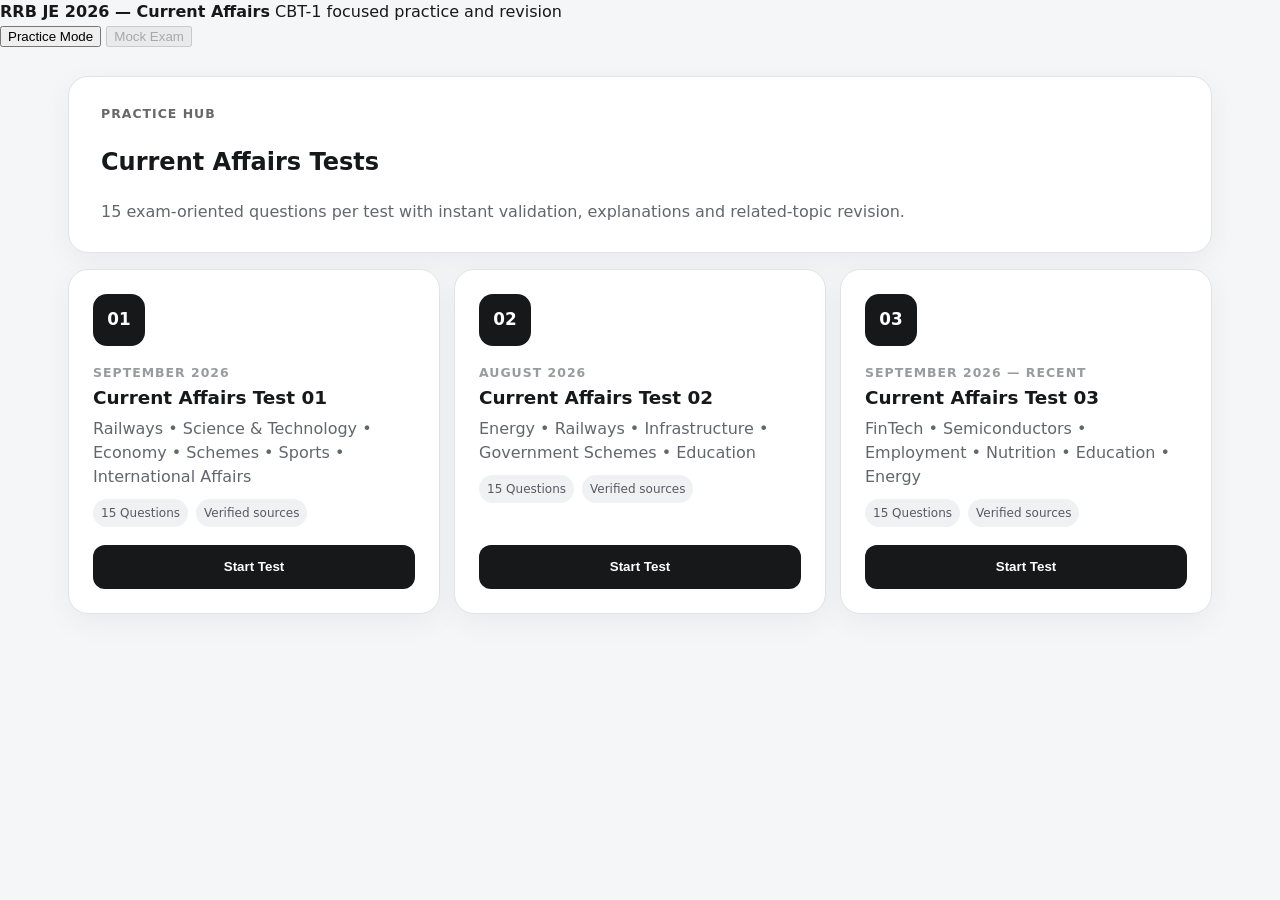
==== index.html @ 42a42f9d "Redesign quiz layout to match exam portal reference" ====
<!doctype html>
<html lang="en">
<head>
  <meta charset="UTF-8" />
  <meta name="viewport" content="width=device-width, initial-scale=1.0" />
  <title>RRB JE Prep — Current Affairs</title>
  <link rel="stylesheet" href="css/style.css" />
</head>
<body>
  <header class="site-header">
    <div class="site-title">
      <strong>RRB JE 2026 — Current Affairs</strong>
      <span>CBT-1 focused practice and revision</span>
    </div>
    <div class="mode-switch" aria-label="Practice mode">
      <button class="mode active" type="button">Practice Mode</button>
      <button class="mode" type="button" disabled>Mock Exam</button>
    </div>
  </header>

  <main class="app">
    <section id="home-screen">
      <div class="home-summary card">
        <div>
          <p class="eyebrow">Practice Hub</p>
          <h1>Current Affairs Tests</h1>
          <p>15 exam-oriented questions per test with instant validation, explanations and related-topic revision.</p>
        </div>
      </div>

      <div class="test-list">
        <article class="test-card card">
          <div class="test-number">01</div>
          <div class="test-info">
            <p class="eyebrow">September 2026</p>
            <h2>Current Affairs Test 01</h2>
            <p>Railways • Science & Technology • Economy • Schemes • Sports • International Affairs</p>
            <div class="test-meta"><span>15 Questions</span><span>Verified sources</span></div>
          </div>
          <button id="test-1-btn" class="primary">Start Test</button>
        </article>

        <article class="test-card card">
          <div class="test-number">02</div>
          <div class="test-info">
            <p class="eyebrow">August 2026</p>
            <h2>Current Affairs Test 02</h2>
            <p>Energy • Railways • Infrastructure • Government Schemes • Education</p>
            <div class="test-meta"><span>15 Questions</span><span>Verified sources</span></div>
          </div>
          <button id="test-2-btn" class="primary">Start Test</button>
        </article>

        <article class="test-card card">
          <div class="test-number">03</div>
          <div class="test-info">
            <p class="eyebrow">September 2026 — Recent</p>
            <h2>Current Affairs Test 03</h2>
            <p>FinTech • Semiconductors • Employment • Nutrition • Education • Energy</p>
            <div class="test-meta"><span>15 Questions</span><span>Verified sources</span></div>
          </div>
          <button id="test-3-btn" class="primary">Start Test</button>
        </article>
      </div>
    </section>

    <section id="quiz-screen" class="hidden">
      <div class="quiz-topbar">
        <button id="home-btn" class="back-btn">← Tests</button>
        <div class="quiz-meta">
          <span id="question-count">Question 1 of 15</span>
          <span id="score-live">0 correct</span>
        </div>
      </div>

      <div class="progress"><div id="progress-bar"></div></div>

      <div class="quiz-layout">
        <article class="question-card card">
          <div class="question-heading">
            <span id="question-topic" class="topic"></span>
            <span id="question-number-label" class="question-label">Question 1 of 15</span>
          </div>
          <h2 id="question-text"></h2>
          <div id="options" class="options"></div>

          <button id="explanation-btn" class="explanation-btn" type="button">◉ View Detailed Explanation</button>

          <div id="feedback" class="feedback hidden">
            <div id="feedback-status" class="feedback-status"></div>
            <div class="feedback-answer"><strong>Correct Answer:</strong> <span id="feedback-answer"></span></div>
            <div><strong>Solution:</strong><p id="feedback-explanation"></p></div>
            <div id="feedback-trick-wrap" class="trick hidden"><strong>Exam Trick:</strong> <span id="feedback-trick"></span></div>
            <div class="related"><strong>Related Topics</strong><div id="related-topics" class="topic-chips"></div></div>
            <div id="topic-status" class="topic-status"></div>
          </div>
        </article>

        <aside class="palette-card card">
          <h2>Question Palette</h2>
          <div id="question-palette" class="question-palette"></div>
          <div class="palette-legend">
            <span><i class="legend answered"></i>Answered</span>
            <span><i class="legend review"></i>Review</span>
            <span><i class="legend unvisited"></i>Unvisited</span>
            <span><i class="legend current"></i>Current</span>
          </div>
          <button id="submit-btn" class="submit-btn" type="button">Submit Assessment</button>
        </aside>
      </div>

      <div class="quiz-actions">
        <button id="previous-btn" class="secondary">Previous</button>
        <button id="save-next-btn" class="primary">Save &amp; Next</button>
        <button id="clear-btn" class="secondary">Clear Choice</button>
        <button id="review-btn" class="review-btn">Mark for Review</button>
      </div>
    </section>

    <section id="result-screen" class="hidden">
      <div class="card result-card">
        <button id="result-home-btn" class="text-btn">← Back to Tests</button>
        <p class="eyebrow">Test Complete</p>
        <h2 id="result-title"></h2>
        <p id="result-summary"></p>
        <div id="review-list" class="review-list"></div>
        <button id="retry-btn" class="primary">Retry Incorrect</button>
        <button id="new-btn" class="secondary">Start Test Again</button>
      </div>
    </section>
  </main>

  <script src="js/questions.js"></script>
  <script src="js/app.js"></script>
</body>
</html>
---- css/style.css ----
:root{font-family:Inter,system-ui,-apple-system,BlinkMacSystemFont,"Segoe UI",sans-serif;color:#17181a;background:#f5f6f8;line-height:1.5}
*{box-sizing:border-box}html{scroll-behavior:smooth}body{margin:0;-webkit-text-size-adjust:100%}.app{max-width:1180px;margin:auto;padding:28px 18px 56px}.hero{display:flex;justify-content:space-between;gap:20px;align-items:flex-start;margin-bottom:28px}.eyebrow,.topic{margin:0 0 6px;font-size:.78rem;font-weight:700;letter-spacing:.08em;text-transform:uppercase}.eyebrow{opacity:.65}.hero h1{margin:0;font-size:clamp(2rem,7vw,3.4rem);letter-spacing:-.04em}.subtitle{margin:8px 0 0;color:#62666d}.badge{padding:8px 12px;border:1px solid #d9dce1;border-radius:999px;background:#fff;font-size:.8rem;font-weight:700;white-space:nowrap}.card{background:#fff;border:1px solid #e1e3e7;border-radius:20px;padding:24px;box-shadow:0 8px 30px rgba(20,25,30,.05)}.card h2{margin-top:0}.primary,.secondary{border:0;border-radius:12px;padding:12px 18px;font-weight:700;cursor:pointer;min-height:44px}.primary{background:#17181a;color:#fff}.secondary{background:#eef0f3;color:#17181a;margin-left:8px}.primary:disabled{opacity:.4;cursor:not-allowed}.hidden{display:none}.progress-row{display:flex;align-items:center;justify-content:space-between;gap:12px;font-size:.9rem;font-weight:700;margin-bottom:8px}.progress{height:7px;background:#e7e9ed;border-radius:99px;overflow:hidden;margin-bottom:18px}.progress div{height:100%;width:0;background:#17181a;transition:width .25s}.question-card{padding:28px}.topic{color:#656a72}.question-card h2{font-size:clamp(1.2rem,3vw,1.65rem);margin:8px 0 22px}.options{display:grid;gap:12px}.option{width:100%;padding:15px 16px;text-align:left;border:1px solid #dfe2e6;background:#fff;border-radius:13px;cursor:pointer;font:inherit;min-height:52px}.option:hover{border-color:#9298a0}.option.selected{border-color:#17181a;background:#f0f1f3}.option.correct{border-color:#287a45;background:#edf8f0}.option.wrong{border-color:#b53b3b;background:#fff0f0}.nav-row{display:flex;justify-content:flex-end;margin-top:22px}.feedback{margin-top:20px;padding:18px;border:1px solid #e1e3e7;border-radius:14px;background:#f8f9fa}.feedback-status{font-size:1.05rem;font-weight:800;margin-bottom:10px}.feedback-answer{margin-bottom:10px}.feedback p{margin:5px 0 12px;color:#4e535a}.trick{padding:10px 12px;margin:12px 0;background:#fff;border-radius:10px;border-left:3px solid #17181a}.related{margin-top:14px}.topic-chips{display:flex;flex-wrap:wrap;gap:8px;margin-top:8px}.topic-chip{border:1px solid #d9dce1;background:#fff;border-radius:999px;padding:7px 10px;font-size:.82rem;cursor:pointer;min-height:34px}.topic-chip:hover{border-color:#17181a}.topic-status{margin-top:14px;font-size:.84rem;font-weight:700;color:#62666d}.review-list{display:grid;gap:12px;margin:22px 0}.review{padding:14px;border-radius:12px;background:#f6f7f8}.review strong{display:block}.review small{color:#656a72}.result-card .primary{margin-top:4px}.home-summary{margin-bottom:16px}.home-summary h2{margin-bottom:6px}.home-summary p:last-child{margin-bottom:0;color:#62666d}.test-list{display:grid;gap:14px}.test-card{display:flex;align-items:center;gap:18px}.test-number{width:52px;height:52px;display:grid;place-items:center;border-radius:14px;background:#17181a;color:#fff;font-weight:800;font-size:1.05rem;flex:none}.test-info{flex:1;min-width:0}.test-info h2{margin:2px 0 5px;font-size:1.15rem}.test-info p{margin:0;color:#62666d}.test-meta{display:flex;gap:8px;flex-wrap:wrap;margin-top:10px}.test-meta span{font-size:.75rem;padding:5px 8px;border-radius:999px;background:#f0f1f3;color:#555a61}.test-card>.primary{flex:none}.locked{opacity:.65}.lock-label{font-size:.78rem;font-weight:700;padding:7px 10px;border-radius:999px;background:#eef0f3;white-space:nowrap}.text-btn{border:0;background:transparent;padding:4px 0;color:#555a61;font:inherit;font-weight:700;cursor:pointer;min-height:40px}.text-btn:hover{color:#17181a}.result-card>.text-btn{margin-bottom:18px}@media(max-width:600px){.app{padding:18px 12px 32px}.hero{display:block;margin-bottom:20px}.hero h1{font-size:2.25rem}.subtitle{font-size:.92rem}.badge{display:inline-block;margin-top:12px}.card{padding:18px;border-radius:16px}.progress-row{font-size:.8rem}.question-card{padding:18px}.question-card h2{font-size:1.2rem;line-height:1.4;margin-bottom:18px}.option{padding:14px 13px;min-height:50px}.feedback{padding:15px}.nav-row{margin-top:18px}.nav-row .primary{width:100%}.secondary{margin:10px 0 0;width:100%}.result-card .primary{width:100%}.test-card{align-items:flex-start;flex-wrap:wrap;gap:14px}.test-number{width:44px;height:44px}.test-info{width:calc(100% - 58px)}.test-info h2{font-size:1.05rem}.test-info p{font-size:.88rem}.test-card>.primary{width:100%;margin-top:2px}.lock-label{margin-left:58px}.topic-chips{gap:6px}.topic-chip{font-size:.78rem}.home-summary p{font-size:.9rem}}@media(min-width:601px){.test-card>.primary{min-width:116px}}@media(prefers-reduced-motion:reduce){*{scroll-behavior:auto!important;transition:none!important}}
.quiz-actions{display:grid;grid-template-columns:1.4fr 1fr 1.25fr;gap:10px;margin-top:22px}.quiz-actions button{margin:0;width:100%}.review-btn,.explanation-btn{border:1px solid #d9dce1;background:#fff;color:#17181a;border-radius:12px;padding:12px 14px;min-height:44px;font:inherit;font-weight:700;cursor:pointer}.review-btn:hover,.explanation-btn:hover{border-color:#17181a}.review-btn.marked{background:#fff8df;border-color:#c99b00}.explanation-btn{width:100%;margin-top:10px}.feedback.hidden+.explanation-btn{margin-top:10px}@media(max-width:600px){.quiz-actions{grid-template-columns:1fr;gap:8px}.quiz-actions button{width:100%}.explanation-btn{margin-top:8px}}
@media(min-width:901px){.hero{align-items:center}.test-list{grid-template-columns:repeat(3,minmax(0,1fr));align-items:stretch}.test-card{height:100%;flex-direction:column;align-items:flex-start}.test-card .test-info{width:100%}.test-card>.primary{width:100%;margin-top:auto}.home-summary{padding:28px 32px}.question-card{max-width:980px;margin:0 auto}.options{grid-template-columns:1fr 1fr}.quiz-actions{grid-template-columns:1.5fr 1fr 1.2fr}.feedback{max-width:900px}}
@media(min-width:601px) and (max-width:900px){.app{max-width:960px}.test-card{align-items:flex-start}.test-card>.primary{min-width:140px}}
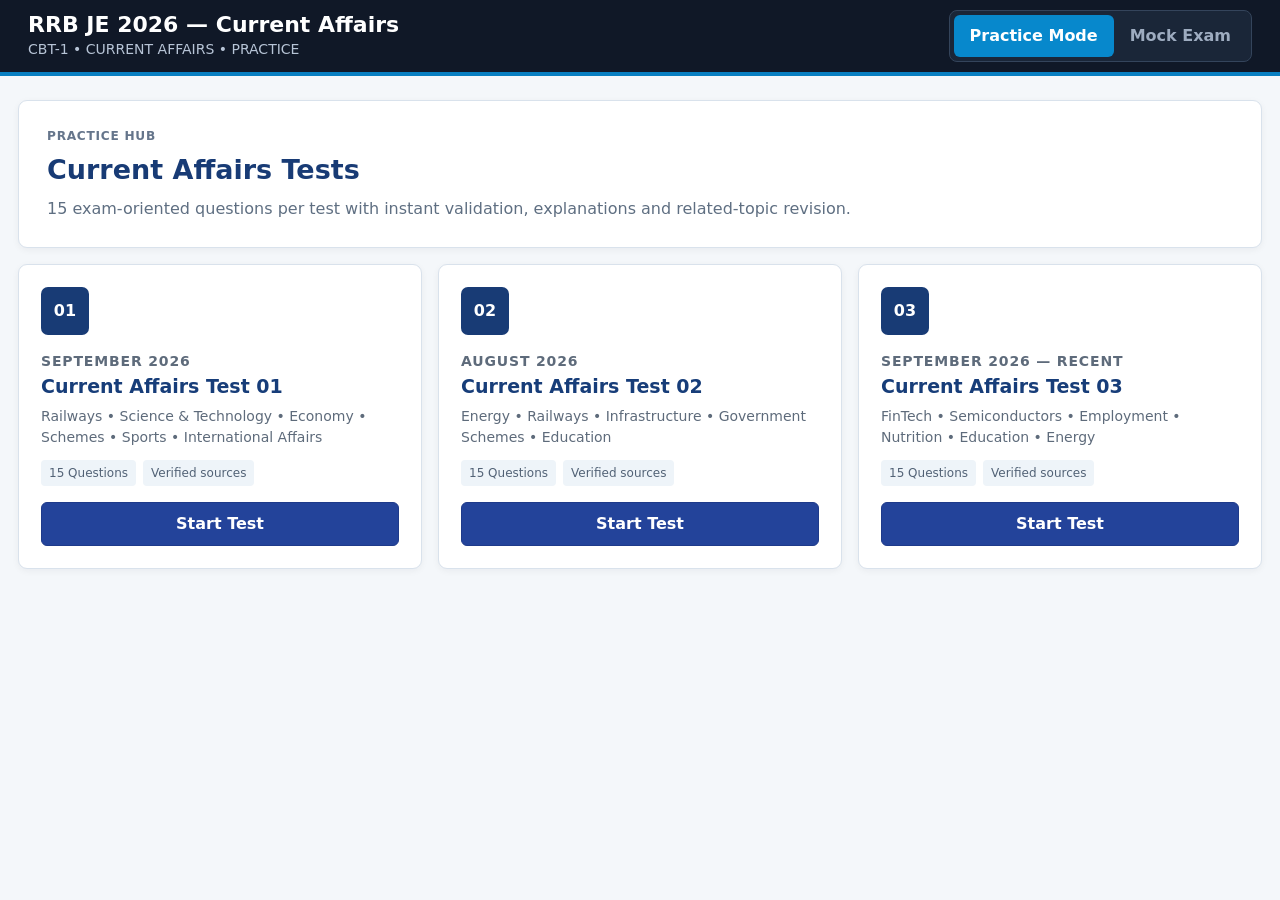
==== commit 13bd7c75: "Refine exam UI structure to match CBT reference" ====
--- a/index.html
+++ b/index.html
@@ -10,7 +10,7 @@
   <header class="site-header">
     <div class="site-title">
       <strong>RRB JE 2026 — Current Affairs</strong>
-      <span>CBT-1 focused practice and revision</span>
+      <span id="exam-subtitle">CBT-1 • CURRENT AFFAIRS • PRACTICE</span>
     </div>
     <div class="mode-switch" aria-label="Practice mode">
       <button class="mode active" type="button">Practice Mode</button>
@@ -78,8 +78,8 @@
       <div class="quiz-layout">
         <article class="question-card card">
           <div class="question-heading">
+            <span id="question-number-label" class="question-label">Question 1 of 15</span>
             <span id="question-topic" class="topic"></span>
-            <span id="question-number-label" class="question-label">Question 1 of 15</span>
           </div>
           <h2 id="question-text"></h2>
           <div id="options" class="options"></div>
--- a/css/style.css
+++ b/css/style.css
@@ -1,5 +1,166 @@
-:root{font-family:Inter,system-ui,-apple-system,BlinkMacSystemFont,"Segoe UI",sans-serif;color:#17181a;background:#f5f6f8;line-height:1.5}
-*{box-sizing:border-box}html{scroll-behavior:smooth}body{margin:0;-webkit-text-size-adjust:100%}.app{max-width:1180px;margin:auto;padding:28px 18px 56px}.hero{display:flex;justify-content:space-between;gap:20px;align-items:flex-start;margin-bottom:28px}.eyebrow,.topic{margin:0 0 6px;font-size:.78rem;font-weight:700;letter-spacing:.08em;text-transform:uppercase}.eyebrow{opacity:.65}.hero h1{margin:0;font-size:clamp(2rem,7vw,3.4rem);letter-spacing:-.04em}.subtitle{margin:8px 0 0;color:#62666d}.badge{padding:8px 12px;border:1px solid #d9dce1;border-radius:999px;background:#fff;font-size:.8rem;font-weight:700;white-space:nowrap}.card{background:#fff;border:1px solid #e1e3e7;border-radius:20px;padding:24px;box-shadow:0 8px 30px rgba(20,25,30,.05)}.card h2{margin-top:0}.primary,.secondary{border:0;border-radius:12px;padding:12px 18px;font-weight:700;cursor:pointer;min-height:44px}.primary{background:#17181a;color:#fff}.secondary{background:#eef0f3;color:#17181a;margin-left:8px}.primary:disabled{opacity:.4;cursor:not-allowed}.hidden{display:none}.progress-row{display:flex;align-items:center;justify-content:space-between;gap:12px;font-size:.9rem;font-weight:700;margin-bottom:8px}.progress{height:7px;background:#e7e9ed;border-radius:99px;overflow:hidden;margin-bottom:18px}.progress div{height:100%;width:0;background:#17181a;transition:width .25s}.question-card{padding:28px}.topic{color:#656a72}.question-card h2{font-size:clamp(1.2rem,3vw,1.65rem);margin:8px 0 22px}.options{display:grid;gap:12px}.option{width:100%;padding:15px 16px;text-align:left;border:1px solid #dfe2e6;background:#fff;border-radius:13px;cursor:pointer;font:inherit;min-height:52px}.option:hover{border-color:#9298a0}.option.selected{border-color:#17181a;background:#f0f1f3}.option.correct{border-color:#287a45;background:#edf8f0}.option.wrong{border-color:#b53b3b;background:#fff0f0}.nav-row{display:flex;justify-content:flex-end;margin-top:22px}.feedback{margin-top:20px;padding:18px;border:1px solid #e1e3e7;border-radius:14px;background:#f8f9fa}.feedback-status{font-size:1.05rem;font-weight:800;margin-bottom:10px}.feedback-answer{margin-bottom:10px}.feedback p{margin:5px 0 12px;color:#4e535a}.trick{padding:10px 12px;margin:12px 0;background:#fff;border-radius:10px;border-left:3px solid #17181a}.related{margin-top:14px}.topic-chips{display:flex;flex-wrap:wrap;gap:8px;margin-top:8px}.topic-chip{border:1px solid #d9dce1;background:#fff;border-radius:999px;padding:7px 10px;font-size:.82rem;cursor:pointer;min-height:34px}.topic-chip:hover{border-color:#17181a}.topic-status{margin-top:14px;font-size:.84rem;font-weight:700;color:#62666d}.review-list{display:grid;gap:12px;margin:22px 0}.review{padding:14px;border-radius:12px;background:#f6f7f8}.review strong{display:block}.review small{color:#656a72}.result-card .primary{margin-top:4px}.home-summary{margin-bottom:16px}.home-summary h2{margin-bottom:6px}.home-summary p:last-child{margin-bottom:0;color:#62666d}.test-list{display:grid;gap:14px}.test-card{display:flex;align-items:center;gap:18px}.test-number{width:52px;height:52px;display:grid;place-items:center;border-radius:14px;background:#17181a;color:#fff;font-weight:800;font-size:1.05rem;flex:none}.test-info{flex:1;min-width:0}.test-info h2{margin:2px 0 5px;font-size:1.15rem}.test-info p{margin:0;color:#62666d}.test-meta{display:flex;gap:8px;flex-wrap:wrap;margin-top:10px}.test-meta span{font-size:.75rem;padding:5px 8px;border-radius:999px;background:#f0f1f3;color:#555a61}.test-card>.primary{flex:none}.locked{opacity:.65}.lock-label{font-size:.78rem;font-weight:700;padding:7px 10px;border-radius:999px;background:#eef0f3;white-space:nowrap}.text-btn{border:0;background:transparent;padding:4px 0;color:#555a61;font:inherit;font-weight:700;cursor:pointer;min-height:40px}.text-btn:hover{color:#17181a}.result-card>.text-btn{margin-bottom:18px}@media(max-width:600px){.app{padding:18px 12px 32px}.hero{display:block;margin-bottom:20px}.hero h1{font-size:2.25rem}.subtitle{font-size:.92rem}.badge{display:inline-block;margin-top:12px}.card{padding:18px;border-radius:16px}.progress-row{font-size:.8rem}.question-card{padding:18px}.question-card h2{font-size:1.2rem;line-height:1.4;margin-bottom:18px}.option{padding:14px 13px;min-height:50px}.feedback{padding:15px}.nav-row{margin-top:18px}.nav-row .primary{width:100%}.secondary{margin:10px 0 0;width:100%}.result-card .primary{width:100%}.test-card{align-items:flex-start;flex-wrap:wrap;gap:14px}.test-number{width:44px;height:44px}.test-info{width:calc(100% - 58px)}.test-info h2{font-size:1.05rem}.test-info p{font-size:.88rem}.test-card>.primary{width:100%;margin-top:2px}.lock-label{margin-left:58px}.topic-chips{gap:6px}.topic-chip{font-size:.78rem}.home-summary p{font-size:.9rem}}@media(min-width:601px){.test-card>.primary{min-width:116px}}@media(prefers-reduced-motion:reduce){*{scroll-behavior:auto!important;transition:none!important}}
-.quiz-actions{display:grid;grid-template-columns:1.4fr 1fr 1.25fr;gap:10px;margin-top:22px}.quiz-actions button{margin:0;width:100%}.review-btn,.explanation-btn{border:1px solid #d9dce1;background:#fff;color:#17181a;border-radius:12px;padding:12px 14px;min-height:44px;font:inherit;font-weight:700;cursor:pointer}.review-btn:hover,.explanation-btn:hover{border-color:#17181a}.review-btn.marked{background:#fff8df;border-color:#c99b00}.explanation-btn{width:100%;margin-top:10px}.feedback.hidden+.explanation-btn{margin-top:10px}@media(max-width:600px){.quiz-actions{grid-template-columns:1fr;gap:8px}.quiz-actions button{width:100%}.explanation-btn{margin-top:8px}}
-@media(min-width:901px){.hero{align-items:center}.test-list{grid-template-columns:repeat(3,minmax(0,1fr));align-items:stretch}.test-card{height:100%;flex-direction:column;align-items:flex-start}.test-card .test-info{width:100%}.test-card>.primary{width:100%;margin-top:auto}.home-summary{padding:28px 32px}.question-card{max-width:980px;margin:0 auto}.options{grid-template-columns:1fr 1fr}.quiz-actions{grid-template-columns:1.5fr 1fr 1.2fr}.feedback{max-width:900px}}
-@media(min-width:601px) and (max-width:900px){.app{max-width:960px}.test-card{align-items:flex-start}.test-card>.primary{min-width:140px}}
+:root{
+  font-family:Inter,system-ui,-apple-system,BlinkMacSystemFont,"Segoe UI",sans-serif;
+  color:#101828;
+  background:#f4f7fa;
+  line-height:1.5;
+  --blue:#087fc1;
+  --navy:#0f172a;
+  --border:#d9e2ec;
+  --green:#17823b;
+  --purple:#7c3aed;
+}
+*{box-sizing:border-box}
+html{scroll-behavior:smooth}
+body{margin:0;-webkit-text-size-adjust:100%;background:#f4f7fa}
+button{font:inherit}
+.hidden{display:none!important}
+
+.site-header{
+  min-height:76px;
+  padding:0 28px;
+  background:#101827;
+  color:#fff;
+  border-bottom:4px solid var(--blue);
+  display:flex;
+  align-items:center;
+  justify-content:space-between;
+  gap:24px;
+}
+.site-title{display:flex;flex-direction:column;gap:1px}
+.site-title strong{font-size:22px;line-height:1.2}
+.site-title span{font-size:14px;color:#b7c4d6}
+.mode-switch{display:flex;align-items:center;border:1px solid #34445b;border-radius:8px;padding:4px;background:#1a2638}
+.mode{border:0;background:transparent;color:#9eacc0;padding:9px 16px;border-radius:6px;font-weight:700;cursor:pointer}
+.mode.active{background:#0788cc;color:#fff}
+.mode:disabled{cursor:default}
+
+.app{max-width:1280px;margin:auto;padding:24px 18px 48px}
+.card{background:#fff;border:1px solid var(--border);border-radius:9px;box-shadow:0 2px 7px rgba(16,24,40,.05)}
+.eyebrow{margin:0 0 5px;font-size:.76rem;font-weight:800;letter-spacing:.06em;text-transform:uppercase;color:#65758b}
+.primary,.secondary,.review-btn,.explanation-btn,.submit-btn,.back-btn{
+  border-radius:6px;min-height:40px;padding:9px 16px;font-weight:700;cursor:pointer
+}
+.primary{border:1px solid #1e3a8a;background:#23439a;color:#fff}
+.primary:hover{background:#1d3782}
+.secondary{border:1px solid #cbd5e1;background:#fff;color:#101828}
+.secondary:hover{background:#f8fafc}
+.home-summary{padding:26px 28px;margin-bottom:16px}
+.home-summary h1{margin:0 0 6px;font-size:27px;color:#183b75}
+.home-summary p:last-child{margin:0;color:#5f6f82}
+.test-list{display:grid;grid-template-columns:repeat(3,minmax(0,1fr));gap:16px}
+.test-card{padding:22px;display:flex;flex-direction:column;gap:16px}
+.test-number{width:48px;height:48px;display:grid;place-items:center;border-radius:7px;background:#183b75;color:#fff;font-weight:800}
+.test-info h2{margin:0 0 6px;color:#173d79;font-size:19px}
+.test-info>p{margin:0;color:#5e6b7b;font-size:14px}
+.test-meta{display:flex;gap:7px;flex-wrap:wrap;margin-top:12px}
+.test-meta span{font-size:12px;padding:4px 8px;border-radius:4px;background:#eef4f9;color:#526276}
+.test-card>.primary{width:100%;margin-top:auto}
+
+.quiz-topbar{display:flex;align-items:center;justify-content:space-between;gap:18px;margin-bottom:8px}
+.back-btn{border:0;background:transparent;color:#23439a;padding-left:0}
+.quiz-meta{display:flex;gap:24px;font-weight:800;color:#23439a}
+.progress{height:4px;background:#dfe7ef;overflow:hidden;margin-bottom:20px}
+.progress div{height:100%;width:0;background:var(--blue);transition:width .2s}
+
+.quiz-layout{display:grid;grid-template-columns:minmax(0,1fr) 374px;gap:22px;align-items:start}
+.question-card{padding:28px 29px;min-height:515px}
+.question-heading{display:flex;justify-content:space-between;align-items:center;gap:14px;padding-bottom:14px;border-bottom:1px solid #e5eaf0}
+.question-label{font-size:17px;font-weight:800;color:#244985}
+.topic{font-size:12px;font-weight:800;text-transform:uppercase;color:#5b6b7e}
+.question-card h2{font-size:19px;line-height:1.5;font-weight:500;margin:22px 0 27px;color:#12233d}
+.options{display:grid;gap:11px}
+.option{
+  width:100%;padding:15px 17px;text-align:left;border:1px solid #d9e2ec;
+  background:#fff;border-radius:7px;cursor:pointer;min-height:55px;color:#12233d
+}
+.option:hover{border-color:#7fa8c9;background:#f8fbfd}
+.option.selected{border:2px solid #24439a;background:#f2f6ff;padding:14px 16px}
+.option.correct{border-color:#17823b;background:#effaf2}
+.option.wrong{border-color:#b42318;background:#fff3f1}
+.option:disabled{cursor:default}
+.explanation-btn{
+  margin-top:22px;border:1px solid #0788cc;background:#fff;color:#0075b3
+}
+.explanation-btn:hover{background:#f0f9ff}
+
+.feedback{margin-top:16px;padding:17px;border:1px solid #d9e2ec;border-radius:7px;background:#f8fafc}
+.feedback-status{font-size:16px;font-weight:800;margin-bottom:8px}
+.feedback-answer{margin-bottom:8px}
+.feedback p{margin:4px 0 10px;color:#536273}
+.trick{padding:9px 11px;margin:10px 0;background:#fff;border-left:3px solid #24439a}
+.related{margin-top:12px}
+.topic-chips{display:flex;flex-wrap:wrap;gap:6px;margin-top:7px}
+.topic-chip{border:1px solid #cbd5e1;background:#fff;border-radius:4px;padding:6px 9px;font-size:12px;cursor:pointer}
+.topic-status{margin-top:10px;font-size:12px;font-weight:700;color:#64748b}
+
+.palette-card{padding:18px 18px 20px;position:sticky;top:18px}
+.palette-card h2{font-size:16px;margin:0 0 15px;color:#101828}
+.question-palette{
+  display:grid;grid-template-columns:repeat(5,1fr);gap:7px;
+  max-height:430px;overflow-y:auto;padding-right:3px
+}
+.palette-btn{
+  height:58px;border:1px solid #d8e1eb;background:#f8fafc;border-radius:5px;
+  color:#24436d;font-weight:800;cursor:pointer
+}
+.palette-btn:hover{background:#eef5fa}
+.palette-btn.current{border:2px solid #111827;background:#fff;color:#111827}
+.palette-btn.answered{background:#eaf8ef;border-color:#17823b;color:#126a30}
+.palette-btn.review{background:#f2eafe;border-color:#7c3aed;color:#6d28d9}
+.palette-btn.answered.review{background:linear-gradient(135deg,#eaf8ef 0 55%,#f2eafe 55%);border-color:#7c3aed}
+.palette-legend{
+  border-top:1px solid #e5eaf0;margin-top:14px;padding-top:13px;
+  display:grid;grid-template-columns:1fr 1fr;gap:9px;font-size:13px;color:#344054
+}
+.palette-legend span{display:flex;align-items:center;gap:7px}
+.legend{width:14px;height:14px;border-radius:3px;border:1px solid #d9e2ec;background:#f8fafc;display:inline-block}
+.legend.answered{background:#17823b;border-color:#17823b}
+.legend.review{background:#7c3aed;border-color:#7c3aed}
+.legend.current{background:#fff;border:2px solid #111827}
+.submit-btn{width:100%;margin-top:17px;border:0;background:#17823b;color:#fff;font-size:16px}
+.submit-btn:hover{background:#136d31}
+
+.quiz-actions{
+  display:grid;grid-template-columns:110px 135px 140px 1fr;gap:9px;
+  margin-top:16px
+}
+.quiz-actions .review-btn{justify-self:end;min-width:165px}
+.review-btn{border:1px solid #d8b4ff;background:#f8f1ff;color:#7c3aed}
+.review-btn.marked{background:#efe4ff;border-color:#7c3aed}
+.result-card{padding:28px;max-width:900px;margin:auto}
+.text-btn{border:0;background:transparent;padding:4px 0;color:#526276;font-weight:700;cursor:pointer}
+.result-card>.primary{margin-top:5px}
+.review-list{display:grid;gap:10px;margin:20px 0}
+.review{padding:13px;border-radius:7px;background:#f5f8fb}
+.review strong{display:block}
+.review small{color:#617083}
+
+@media(max-width:1050px){
+  .quiz-layout{grid-template-columns:minmax(0,1fr) 310px}
+  .test-list{grid-template-columns:1fr 1fr}
+}
+@media(max-width:800px){
+  .site-header{padding:13px 16px;align-items:flex-start}
+  .site-title strong{font-size:18px}
+  .site-title span{font-size:12px}
+  .mode-switch{display:none}
+  .app{padding:18px 12px 34px}
+  .quiz-layout{grid-template-columns:1fr}
+  .palette-card{position:static;order:2}
+  .question-palette{max-height:240px}
+  .quiz-actions{grid-template-columns:1fr 1fr}
+  .quiz-actions .review-btn{justify-self:stretch;grid-column:1/-1}
+}
+@media(max-width:600px){
+  .test-list{grid-template-columns:1fr}
+  .home-summary{padding:20px}
+  .home-summary h1{font-size:23px}
+  .question-card{padding:18px;min-height:auto}
+  .question-heading{align-items:flex-start;flex-direction:column}
+  .question-card h2{font-size:17px;margin:18px 0 20px}
+  .quiz-meta{gap:10px;font-size:12px}
+  .quiz-actions{grid-template-columns:1fr}
+  .quiz-actions .review-btn{grid-column:auto}
+  .question-palette{grid-template-columns:repeat(5,1fr)}
+}
+@media(prefers-reduced-motion:reduce){*{scroll-behavior:auto!important;transition:none!important}}
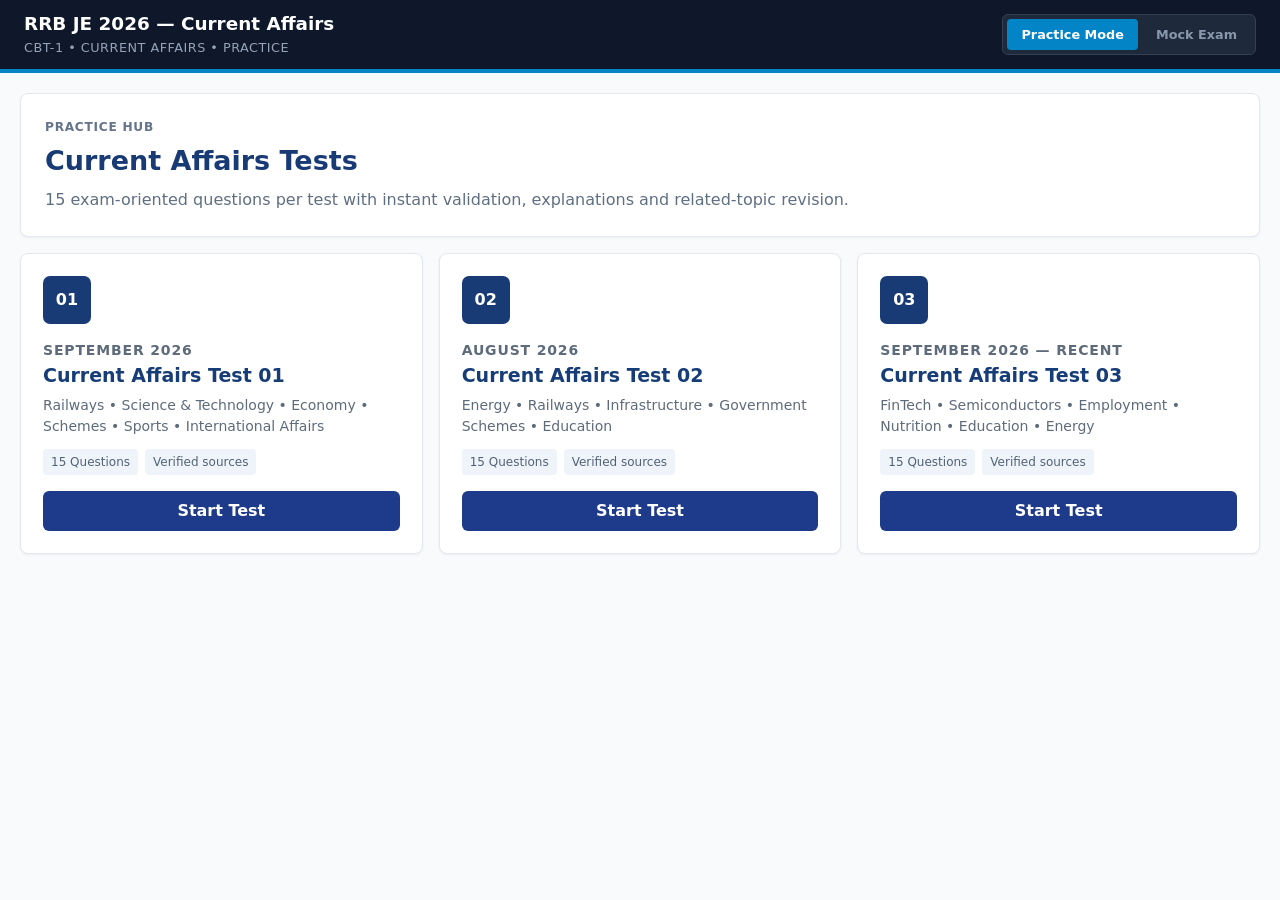
==== commit dbe6c25c: "Add instant validation UI states" ====
--- a/index.html
+++ b/index.html
@@ -82,17 +82,20 @@
             <span id="question-topic" class="topic"></span>
           </div>
           <h2 id="question-text"></h2>
+          <div class="answer-hint"><span class="hint-dot"></span>Select an option for instant validation</div>
           <div id="options" class="options"></div>
 
-          <button id="explanation-btn" class="explanation-btn" type="button">◉ View Detailed Explanation</button>
+          <button id="explanation-btn" class="explanation-btn" type="button" disabled>◉ View Detailed Explanation</button>
 
           <div id="feedback" class="feedback hidden">
             <div id="feedback-status" class="feedback-status"></div>
             <div class="feedback-answer"><strong>Correct Answer:</strong> <span id="feedback-answer"></span></div>
-            <div><strong>Solution:</strong><p id="feedback-explanation"></p></div>
-            <div id="feedback-trick-wrap" class="trick hidden"><strong>Exam Trick:</strong> <span id="feedback-trick"></span></div>
-            <div class="related"><strong>Related Topics</strong><div id="related-topics" class="topic-chips"></div></div>
-            <div id="topic-status" class="topic-status"></div>
+            <div id="feedback-details" class="feedback-details hidden">
+              <div class="solution-box"><strong>Solution</strong><p id="feedback-explanation"></p></div>
+              <div id="feedback-trick-wrap" class="trick hidden"><strong>Exam Trick</strong><span id="feedback-trick"></span></div>
+              <div class="related"><strong>Related Topics</strong><div id="related-topics" class="topic-chips"></div></div>
+              <div id="topic-status" class="topic-status"></div>
+            </div>
           </div>
         </article>
 
@@ -111,7 +114,7 @@
 
       <div class="quiz-actions">
         <button id="previous-btn" class="secondary">Previous</button>
-        <button id="save-next-btn" class="primary">Save &amp; Next</button>
+        <button id="save-next-btn" class="primary">Save &amp; Next <span aria-hidden="true">→</span></button>
         <button id="clear-btn" class="secondary">Clear Choice</button>
         <button id="review-btn" class="review-btn">Mark for Review</button>
       </div>
--- a/css/style.css
+++ b/css/style.css
@@ -1,50 +1,60 @@
 :root{
-  font-family:Inter,system-ui,-apple-system,BlinkMacSystemFont,"Segoe UI",sans-serif;
-  color:#101828;
-  background:#f4f7fa;
+  font-family:-apple-system,BlinkMacSystemFont,"Segoe UI",Inter,system-ui,sans-serif;
+  color:#0f172a;
+  background:#f8fafc;
   line-height:1.5;
-  --blue:#087fc1;
-  --navy:#0f172a;
-  --border:#d9e2ec;
-  --green:#17823b;
-  --purple:#7c3aed;
+  --primary:#1e3a8a;
+  --primary-dark:#0f172a;
+  --secondary:#0284c7;
+  --bg:#f8fafc;
+  --card-bg:#fff;
+  --text-main:#0f172a;
+  --text-sub:#475569;
+  --border:#e2e8f0;
+  --success:#15803d;
+  --success-bg:#dcfce7;
+  --danger:#b91c1c;
+  --danger-bg:#fee2e2;
+  --review:#7c3aed;
+  --review-bg:#ede9fe;
 }
 *{box-sizing:border-box}
 html{scroll-behavior:smooth}
-body{margin:0;-webkit-text-size-adjust:100%;background:#f4f7fa}
+body{margin:0;background:var(--bg);color:var(--text-main);-webkit-text-size-adjust:100%}
 button{font:inherit}
+button:focus-visible{outline:3px solid rgba(2,132,199,.25);outline-offset:2px}
 .hidden{display:none!important}
 
 .site-header{
-  min-height:76px;
-  padding:0 28px;
-  background:#101827;
+  background:var(--primary-dark);
   color:#fff;
-  border-bottom:4px solid var(--blue);
+  padding:12px 24px;
   display:flex;
+  justify-content:space-between;
   align-items:center;
-  justify-content:space-between;
+  border-bottom:4px solid var(--secondary);
   gap:24px;
 }
-.site-title{display:flex;flex-direction:column;gap:1px}
-.site-title strong{font-size:22px;line-height:1.2}
-.site-title span{font-size:14px;color:#b7c4d6}
-.mode-switch{display:flex;align-items:center;border:1px solid #34445b;border-radius:8px;padding:4px;background:#1a2638}
-.mode{border:0;background:transparent;color:#9eacc0;padding:9px 16px;border-radius:6px;font-weight:700;cursor:pointer}
-.mode.active{background:#0788cc;color:#fff}
-.mode:disabled{cursor:default}
+.site-title{display:flex;flex-direction:column}
+.site-title strong{font-size:1.15rem;font-weight:700;line-height:1.25;margin-bottom:3px}
+.site-title span{font-size:.8rem;color:#94a3b8;text-transform:uppercase;letter-spacing:.5px}
+.mode-switch{display:flex;gap:4px;background:#1e293b;padding:4px;border-radius:6px;border:1px solid #334155}
+.mode{background:transparent;border:0;color:#94a3b8;padding:6px 14px;border-radius:4px;font-weight:600;font-size:.8rem;cursor:pointer}
+.mode.active{background:var(--secondary);color:#fff}
+.mode:disabled{cursor:default;opacity:.9}
 
-.app{max-width:1280px;margin:auto;padding:24px 18px 48px}
-.card{background:#fff;border:1px solid var(--border);border-radius:9px;box-shadow:0 2px 7px rgba(16,24,40,.05)}
-.eyebrow{margin:0 0 5px;font-size:.76rem;font-weight:800;letter-spacing:.06em;text-transform:uppercase;color:#65758b}
+.app{display:block;max-width:1400px;margin:0 auto;width:100%;padding:20px}
+.card{background:var(--card-bg);border:1px solid var(--border);border-radius:8px;box-shadow:0 1px 3px rgba(0,0,0,.05)}
+.eyebrow{margin:0 0 5px;font-size:.76rem;font-weight:800;letter-spacing:.06em;text-transform:uppercase;color:#64748b}
+
 .primary,.secondary,.review-btn,.explanation-btn,.submit-btn,.back-btn{
-  border-radius:6px;min-height:40px;padding:9px 16px;font-weight:700;cursor:pointer
+  border-radius:6px;min-height:40px;padding:8px 18px;font-weight:600;cursor:pointer
 }
-.primary{border:1px solid #1e3a8a;background:#23439a;color:#fff}
-.primary:hover{background:#1d3782}
-.secondary{border:1px solid #cbd5e1;background:#fff;color:#101828}
-.secondary:hover{background:#f8fafc}
-.home-summary{padding:26px 28px;margin-bottom:16px}
+.primary{border:0;background:var(--primary);color:#fff}
+.primary:hover{background:var(--secondary)}
+.secondary{border:1px solid #cbd5e1;background:#fff;color:#0f172a}
+.secondary:hover{background:#f1f5f9}
+.home-summary{padding:24px;margin-bottom:16px}
 .home-summary h1{margin:0 0 6px;font-size:27px;color:#183b75}
 .home-summary p:last-child{margin:0;color:#5f6f82}
 .test-list{display:grid;grid-template-columns:repeat(3,minmax(0,1fr));gap:16px}
@@ -56,78 +66,94 @@
 .test-meta span{font-size:12px;padding:4px 8px;border-radius:4px;background:#eef4f9;color:#526276}
 .test-card>.primary{width:100%;margin-top:auto}
 
-.quiz-topbar{display:flex;align-items:center;justify-content:space-between;gap:18px;margin-bottom:8px}
-.back-btn{border:0;background:transparent;color:#23439a;padding-left:0}
-.quiz-meta{display:flex;gap:24px;font-weight:800;color:#23439a}
-.progress{height:4px;background:#dfe7ef;overflow:hidden;margin-bottom:20px}
-.progress div{height:100%;width:0;background:var(--blue);transition:width .2s}
+.quiz-topbar{display:flex;justify-content:space-between;align-items:center;gap:18px;margin-bottom:8px}
+.back-btn{background:transparent;border:0;color:var(--primary);padding-left:0}
+.quiz-meta{display:flex;gap:24px;font-size:.9rem;font-weight:700;color:var(--primary)}
+.progress{height:4px;background:#e2e8f0;overflow:hidden;margin-bottom:20px}
+.progress div{height:100%;width:0;background:var(--secondary);transition:width .2s}
 
-.quiz-layout{display:grid;grid-template-columns:minmax(0,1fr) 374px;gap:22px;align-items:start}
-.question-card{padding:28px 29px;min-height:515px}
-.question-heading{display:flex;justify-content:space-between;align-items:center;gap:14px;padding-bottom:14px;border-bottom:1px solid #e5eaf0}
-.question-label{font-size:17px;font-weight:800;color:#244985}
-.topic{font-size:12px;font-weight:800;text-transform:uppercase;color:#5b6b7e}
-.question-card h2{font-size:19px;line-height:1.5;font-weight:500;margin:22px 0 27px;color:#12233d}
-.options{display:grid;gap:11px}
+.quiz-layout{display:grid;grid-template-columns:minmax(0,1fr) 320px;gap:20px;align-items:start}
+.question-card{padding:24px;min-height:520px}
+.question-heading{
+  display:flex;justify-content:space-between;align-items:center;gap:14px;
+  margin-bottom:16px;border-bottom:1px solid #f1f5f9;padding-bottom:12px
+}
+.question-label{font-size:1.1rem;font-weight:700;color:var(--primary)}
+.topic{font-size:.75rem;font-weight:700;text-transform:uppercase;color:var(--text-sub);background:#f1f5f9;padding:4px 10px;border-radius:6px}
+.question-card h2{font-size:1.1rem;line-height:1.6;font-weight:500;margin:0 0 24px}
+.options{display:flex;flex-direction:column;gap:10px;margin-bottom:20px}
 .option{
-  width:100%;padding:15px 17px;text-align:left;border:1px solid #d9e2ec;
-  background:#fff;border-radius:7px;cursor:pointer;min-height:55px;color:#12233d
+  display:flex;align-items:center;gap:12px;width:100%;min-height:50px;
+  padding:12px 16px;text-align:left;border:1px solid var(--border);
+  border-radius:6px;background:#fff;cursor:pointer;font-size:.95rem;line-height:1.4;
+  color:var(--text-main);transition:border-color .12s,background .12s,box-shadow .12s
 }
-.option:hover{border-color:#7fa8c9;background:#f8fbfd}
-.option.selected{border:2px solid #24439a;background:#f2f6ff;padding:14px 16px}
-.option.correct{border-color:#17823b;background:#effaf2}
-.option.wrong{border-color:#b42318;background:#fff3f1}
+.option:hover{border-color:var(--secondary);background:#f0f9ff}
+.option.selected{border:1.5px solid var(--secondary);background:#f0f9ff;box-shadow:inset 0 0 0 1px rgba(2,132,199,.08)}
+.option.correct{border-color:var(--success)!important;background:var(--success-bg)!important;color:var(--success);font-weight:700}
+.option.wrong{border-color:var(--danger)!important;background:var(--danger-bg)!important;color:var(--danger);font-weight:700}
 .option:disabled{cursor:default}
+.option-radio{width:18px;height:18px;border:1.5px solid #94a3b8;border-radius:50%;display:inline-grid;place-items:center;flex:0 0 18px}
+.option.selected .option-radio{border-color:var(--secondary)}
+.option.selected .option-radio::after{content:"";width:8px;height:8px;border-radius:50%;background:var(--secondary)}
+.option.correct .option-radio{border-color:var(--success)}
+.option.correct .option-radio::after{content:"";width:8px;height:8px;border-radius:50%;background:var(--success)}
+.option.wrong .option-radio{border-color:var(--danger)}
+.option.wrong .option-radio::after{content:"";width:8px;height:8px;border-radius:50%;background:var(--danger)}
+.option-text{flex:1}
+
 .explanation-btn{
-  margin-top:22px;border:1px solid #0788cc;background:#fff;color:#0075b3
+  display:inline-flex;align-items:center;gap:6px;
+  margin-top:0;border:1.5px solid var(--secondary);background:#fff;color:var(--secondary)
 }
-.explanation-btn:hover{background:#f0f9ff}
+.explanation-btn:hover{background:var(--secondary);color:#fff}
 
-.feedback{margin-top:16px;padding:17px;border:1px solid #d9e2ec;border-radius:7px;background:#f8fafc}
-.feedback-status{font-size:16px;font-weight:800;margin-bottom:8px}
-.feedback-answer{margin-bottom:8px}
-.feedback p{margin:4px 0 10px;color:#536273}
-.trick{padding:9px 11px;margin:10px 0;background:#fff;border-left:3px solid #24439a}
-.related{margin-top:12px}
+.feedback{margin-top:14px;padding:0;border:0;background:transparent}
+.feedback-status{padding:10px 12px;border-radius:6px;background:#f0f9ff;color:var(--secondary);font-size:.9rem;font-weight:800;margin-bottom:10px}
+.feedback-answer{margin-bottom:8px;padding:10px 12px;border:1px solid #dbeafe;border-left:4px solid var(--secondary);border-radius:6px;background:#f8fbff}
+.feedback>div:not(.feedback-status):not(.feedback-answer):not(.trick):not(.related):not(.topic-status){padding:12px 14px;border:1px solid #e2e8f0;border-left:4px solid var(--secondary);border-radius:6px;background:#f8fafc}
+.feedback p{margin:4px 0 8px;color:#536273}
+.trick{padding:10px 12px;margin:10px 0;background:#fffbeb;border:1px solid #fef3c7;border-left:4px solid #d97706;border-radius:6px;color:#9a3412}
+.related{margin-top:10px;padding:10px 12px;background:#fffbeb;border:1px solid #fef3c7;border-left:4px solid #d97706;border-radius:6px}
 .topic-chips{display:flex;flex-wrap:wrap;gap:6px;margin-top:7px}
-.topic-chip{border:1px solid #cbd5e1;background:#fff;border-radius:4px;padding:6px 9px;font-size:12px;cursor:pointer}
+.topic-chip{border:1px solid #fde68a;background:#fff;border-radius:4px;padding:5px 8px;font-size:12px;cursor:pointer;color:#92400e}
 .topic-status{margin-top:10px;font-size:12px;font-weight:700;color:#64748b}
 
-.palette-card{padding:18px 18px 20px;position:sticky;top:18px}
-.palette-card h2{font-size:16px;margin:0 0 15px;color:#101828}
+.palette-card{padding:16px;position:sticky;top:18px}
+.palette-card h2{font-size:.95rem;margin:0 0 12px}
 .question-palette{
-  display:grid;grid-template-columns:repeat(5,1fr);gap:7px;
-  max-height:430px;overflow-y:auto;padding-right:3px
+  display:grid;grid-template-columns:repeat(5,1fr);gap:6px;
+  max-height:400px;overflow-y:auto;padding-right:4px;margin-bottom:16px
 }
 .palette-btn{
-  height:58px;border:1px solid #d8e1eb;background:#f8fafc;border-radius:5px;
-  color:#24436d;font-weight:800;cursor:pointer
+  aspect-ratio:1;border-radius:4px;border:1px solid var(--border);
+  background:#f8fafc;color:var(--text-sub);font-weight:600;font-size:.8rem;cursor:pointer
 }
-.palette-btn:hover{background:#eef5fa}
-.palette-btn.current{border:2px solid #111827;background:#fff;color:#111827}
-.palette-btn.answered{background:#eaf8ef;border-color:#17823b;color:#126a30}
-.palette-btn.review{background:#f2eafe;border-color:#7c3aed;color:#6d28d9}
-.palette-btn.answered.review{background:linear-gradient(135deg,#eaf8ef 0 55%,#f2eafe 55%);border-color:#7c3aed}
+.palette-btn:hover{border-color:var(--primary);color:var(--primary)}
+.palette-btn.current{border:2px solid var(--text-main);font-weight:800;color:var(--text-main);background:#fff}
+.palette-btn.answered{background:var(--success);color:#fff;border-color:var(--success)}
+.palette-btn.review{background:var(--review);color:#fff;border-color:var(--review)}
+.palette-btn.answered.review{background:linear-gradient(135deg,var(--success) 0 55%,var(--review) 55%);border-color:var(--review)}
 .palette-legend{
-  border-top:1px solid #e5eaf0;margin-top:14px;padding-top:13px;
-  display:grid;grid-template-columns:1fr 1fr;gap:9px;font-size:13px;color:#344054
+  display:grid;grid-template-columns:1fr 1fr;gap:8px;font-size:.75rem;color:#64748b;
+  margin-bottom:16px;padding-top:16px;border-top:1px solid #f1f5f9
 }
-.palette-legend span{display:flex;align-items:center;gap:7px}
-.legend{width:14px;height:14px;border-radius:3px;border:1px solid #d9e2ec;background:#f8fafc;display:inline-block}
-.legend.answered{background:#17823b;border-color:#17823b}
-.legend.review{background:#7c3aed;border-color:#7c3aed}
-.legend.current{background:#fff;border:2px solid #111827}
-.submit-btn{width:100%;margin-top:17px;border:0;background:#17823b;color:#fff;font-size:16px}
-.submit-btn:hover{background:#136d31}
+.palette-legend span{display:flex;align-items:center;gap:6px}
+.legend{width:12px;height:12px;border-radius:3px;display:inline-block}
+.legend.answered{background:var(--success)}
+.legend.review{background:var(--review)}
+.legend.unvisited{background:#f8fafc;border:1px solid var(--border)}
+.legend.current{background:#fff;border:2px solid var(--text-main)}
+.submit-btn{width:100%;background:var(--success);color:#fff;padding:12px;border:0;font-size:.95rem}
+.submit-btn:hover{background:#166534}
 
 .quiz-actions{
-  display:grid;grid-template-columns:110px 135px 140px 1fr;gap:9px;
-  margin-top:16px
+  display:grid;grid-template-columns:max-content max-content max-content 1fr max-content;
+  align-items:center;column-gap:8px;margin-top:16px
 }
-.quiz-actions .review-btn{justify-self:end;min-width:165px}
-.review-btn{border:1px solid #d8b4ff;background:#f8f1ff;color:#7c3aed}
-.review-btn.marked{background:#efe4ff;border-color:#7c3aed}
-.result-card{padding:28px;max-width:900px;margin:auto}
+.review-btn{color:var(--review);border-color:#d8b4fe;background:var(--review-bg)}
+.review-btn.marked{background:#e9d5ff;border-color:var(--review)}
+.result-card{padding:28px;max-width:900px;margin:0 auto}
 .text-btn{border:0;background:transparent;padding:4px 0;color:#526276;font-weight:700;cursor:pointer}
 .result-card>.primary{margin-top:5px}
 .review-list{display:grid;gap:10px;margin:20px 0}
@@ -135,32 +161,32 @@
 .review strong{display:block}
 .review small{color:#617083}
 
-@media(max-width:1050px){
-  .quiz-layout{grid-template-columns:minmax(0,1fr) 310px}
-  .test-list{grid-template-columns:1fr 1fr}
+@media(max-width:992px){
+  .quiz-layout{grid-template-columns:1fr}
+  .palette-card{position:static}
 }
 @media(max-width:800px){
-  .site-header{padding:13px 16px;align-items:flex-start}
-  .site-title strong{font-size:18px}
-  .site-title span{font-size:12px}
+  .site-header{padding:12px 16px;align-items:flex-start}
+  .site-title strong{font-size:1rem}
+  .site-title span{font-size:.7rem}
   .mode-switch{display:none}
-  .app{padding:18px 12px 34px}
-  .quiz-layout{grid-template-columns:1fr}
-  .palette-card{position:static;order:2}
+  .app{padding:16px 12px 30px}
   .question-palette{max-height:240px}
   .quiz-actions{grid-template-columns:1fr 1fr}
-  .quiz-actions .review-btn{justify-self:stretch;grid-column:1/-1}
+  .quiz-actions .review-btn{grid-column:1/-1;justify-self:stretch}
 }
 @media(max-width:600px){
   .test-list{grid-template-columns:1fr}
   .home-summary{padding:20px}
   .home-summary h1{font-size:23px}
   .question-card{padding:18px;min-height:auto}
-  .question-heading{align-items:flex-start;flex-direction:column}
-  .question-card h2{font-size:17px;margin:18px 0 20px}
-  .quiz-meta{gap:10px;font-size:12px}
+  .question-heading{align-items:flex-start}
+  .question-card h2{font-size:1rem}
+  .quiz-topbar{align-items:flex-start}
+  .quiz-meta{gap:10px;font-size:.75rem}
   .quiz-actions{grid-template-columns:1fr}
-  .quiz-actions .review-btn{grid-column:auto}
   .question-palette{grid-template-columns:repeat(5,1fr)}
 }
-@media(prefers-reduced-motion:reduce){*{scroll-behavior:auto!important;transition:none!important}}
+@media(prefers-reduced-motion:reduce){
+  *{scroll-behavior:auto!important;transition:none!important}
+}
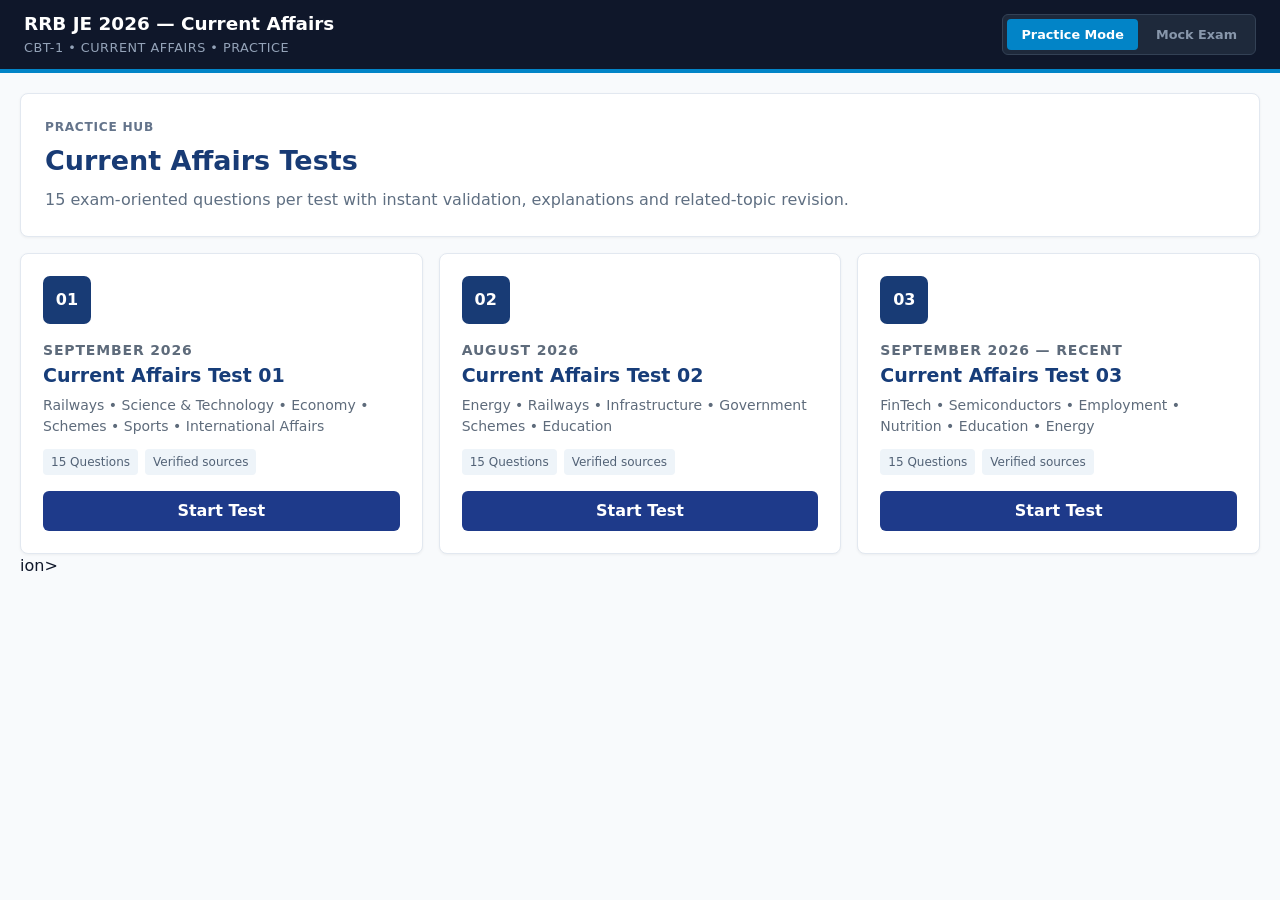
==== commit 048bcbfe: "Redesign diagnostic result and analysis experience" ====
--- a/index.html
+++ b/index.html
@@ -93,7 +93,13 @@
             <div id="feedback-details" class="feedback-details hidden">
               <div class="solution-box"><strong>Solution</strong><p id="feedback-explanation"></p></div>
               <div id="feedback-trick-wrap" class="trick hidden"><strong>Exam Trick</strong><span id="feedback-trick"></span></div>
-              <div class="related"><strong>Related Topics</strong><div id="related-topics" class="topic-chips"></div></div>
+              <div class="related">
+                <div class="related-head">
+                  <div><strong>Related Topics</strong><span class="related-subtitle">Tap a topic to review connected questions.</span></div>
+                </div>
+                <div id="related-topics" class="topic-chips"></div>
+                <div id="related-content" class="related-content hidden"></div>
+              </div>
               <div id="topic-status" class="topic-status"></div>
             </div>
           </div>
@@ -120,17 +126,62 @@
       </div>
     </section>
 
+
     <section id="result-screen" class="hidden">
-      <div class="card result-card">
-        <button id="result-home-btn" class="text-btn">← Back to Tests</button>
-        <p class="eyebrow">Test Complete</p>
-        <h2 id="result-title"></h2>
-        <p id="result-summary"></p>
-        <div id="review-list" class="review-list"></div>
-        <button id="retry-btn" class="primary">Retry Incorrect</button>
-        <button id="new-btn" class="secondary">Start Test Again</button>
+      <div class="result-page">
+        <div class="result-toolbar">
+          <button id="result-home-btn" class="text-btn">← Back to Tests</button>
+          <span class="result-label">Performance Diagnostic</span>
+        </div>
+        <section class="result-hero card">
+          <div class="result-hero-main">
+            <div>
+              <p class="eyebrow">Test Complete</p>
+              <h2 id="result-test-name">Current Affairs Test</h2>
+              <p id="result-summary">15 attempted • 12 correct • 80% accuracy</p>
+            </div>
+            <div class="score-ring" id="score-ring" aria-label="Score">
+              <div class="score-ring-inner"><strong id="result-score">0/15</strong><span>Score</span></div>
+            </div>
+          </div>
+          <div class="result-stats">
+            <div class="result-stat correct"><span>Correct</span><strong id="stat-correct">0</strong></div>
+            <div class="result-stat wrong"><span>Incorrect</span><strong id="stat-wrong">0</strong></div>
+            <div class="result-stat skipped"><span>Unattempted</span><strong id="stat-unanswered">0</strong></div>
+            <div class="result-stat neutral"><span>Accuracy</span><strong id="stat-accuracy">0%</strong></div>
+          </div>
+        </section>
+        <section class="analysis-grid">
+          <article class="analysis-card card">
+            <div class="section-head">
+              <div><p class="eyebrow">Topic Analysis</p><h3>Where you stand</h3></div>
+              <span class="section-note">Based on this test</span>
+            </div>
+            <div id="topic-analysis" class="topic-analysis"></div>
+          </article>
+          <article class="analysis-card card">
+            <div class="section-head"><div><p class="eyebrow">Revision Focus</p><h3>Topics to revisit</h3></div></div>
+            <div id="revision-focus" class="revision-focus"></div>
+          </article>
+        </section>
+        <section class="review-card card">
+          <div class="section-head review-head">
+            <div><p class="eyebrow">Question Review</p><h3>Answer-by-answer analysis</h3></div>
+            <div class="review-filters" role="tablist" aria-label="Question review filter">
+              <button type="button" class="filter-btn active" data-filter="all">All</button>
+              <button type="button" class="filter-btn" data-filter="wrong">Incorrect</button>
+              <button type="button" class="filter-btn" data-filter="unanswered">Unattempted</button>
+            </div>
+          </div>
+          <div id="review-list" class="review-list"></div>
+        </section>
+        <div class="result-actions">
+          <button id="retry-btn" class="primary">Retry Incorrect</button>
+          <button id="review-answers-btn" class="secondary">Review Answers</button>
+          <button id="new-btn" class="secondary">Start Test Again</button>
+        </div>
       </div>
-    </section>
+    </section>ion>
   </main>
 
   <script src="js/questions.js"></script>
--- a/css/style.css
+++ b/css/style.css
@@ -1,59 +1,37 @@
 :root{
   font-family:-apple-system,BlinkMacSystemFont,"Segoe UI",Inter,system-ui,sans-serif;
-  color:#0f172a;
-  background:#f8fafc;
-  line-height:1.5;
-  --primary:#1e3a8a;
-  --primary-dark:#0f172a;
-  --secondary:#0284c7;
-  --bg:#f8fafc;
-  --card-bg:#fff;
-  --text-main:#0f172a;
-  --text-sub:#475569;
-  --border:#e2e8f0;
-  --success:#15803d;
-  --success-bg:#dcfce7;
-  --danger:#b91c1c;
-  --danger-bg:#fee2e2;
-  --review:#7c3aed;
-  --review-bg:#ede9fe;
+  color:#0f172a;background:#f8fafc;line-height:1.5;
+  --primary:#1e3a8a;--primary-dark:#0f172a;--secondary:#0284c7;
+  --bg:#f8fafc;--card-bg:#fff;--text-main:#0f172a;--text-sub:#475569;
+  --border:#e2e8f0;--success:#15803d;--success-bg:#dcfce7;
+  --danger:#b91c1c;--danger-bg:#fee2e2;--review:#7c3aed;--review-bg:#ede9fe;
 }
 *{box-sizing:border-box}
 html{scroll-behavior:smooth}
 body{margin:0;background:var(--bg);color:var(--text-main);-webkit-text-size-adjust:100%}
 button{font:inherit}
 button:focus-visible{outline:3px solid rgba(2,132,199,.25);outline-offset:2px}
+button:disabled{cursor:default}
 .hidden{display:none!important}
 
-.site-header{
-  background:var(--primary-dark);
-  color:#fff;
-  padding:12px 24px;
-  display:flex;
-  justify-content:space-between;
-  align-items:center;
-  border-bottom:4px solid var(--secondary);
-  gap:24px;
-}
+.site-header{background:var(--primary-dark);color:#fff;padding:12px 24px;display:flex;justify-content:space-between;align-items:center;border-bottom:4px solid var(--secondary);gap:24px}
 .site-title{display:flex;flex-direction:column}
 .site-title strong{font-size:1.15rem;font-weight:700;line-height:1.25;margin-bottom:3px}
 .site-title span{font-size:.8rem;color:#94a3b8;text-transform:uppercase;letter-spacing:.5px}
 .mode-switch{display:flex;gap:4px;background:#1e293b;padding:4px;border-radius:6px;border:1px solid #334155}
 .mode{background:transparent;border:0;color:#94a3b8;padding:6px 14px;border-radius:4px;font-weight:600;font-size:.8rem;cursor:pointer}
 .mode.active{background:var(--secondary);color:#fff}
-.mode:disabled{cursor:default;opacity:.9}
+.mode:disabled{opacity:.9}
 
 .app{display:block;max-width:1400px;margin:0 auto;width:100%;padding:20px}
 .card{background:var(--card-bg);border:1px solid var(--border);border-radius:8px;box-shadow:0 1px 3px rgba(0,0,0,.05)}
 .eyebrow{margin:0 0 5px;font-size:.76rem;font-weight:800;letter-spacing:.06em;text-transform:uppercase;color:#64748b}
-
-.primary,.secondary,.review-btn,.explanation-btn,.submit-btn,.back-btn{
-  border-radius:6px;min-height:40px;padding:8px 18px;font-weight:600;cursor:pointer
-}
+.primary,.secondary,.review-btn,.explanation-btn,.submit-btn,.back-btn{border-radius:6px;min-height:40px;padding:8px 18px;font-weight:600;cursor:pointer}
 .primary{border:0;background:var(--primary);color:#fff}
 .primary:hover{background:var(--secondary)}
 .secondary{border:1px solid #cbd5e1;background:#fff;color:#0f172a}
 .secondary:hover{background:#f1f5f9}
+.secondary:disabled{background:#f8fafc;color:#94a3b8}
 .home-summary{padding:24px;margin-bottom:16px}
 .home-summary h1{margin:0 0 6px;font-size:27px;color:#183b75}
 .home-summary p:last-child{margin:0;color:#5f6f82}
@@ -74,24 +52,22 @@
 
 .quiz-layout{display:grid;grid-template-columns:minmax(0,1fr) 320px;gap:20px;align-items:start}
 .question-card{padding:24px;min-height:520px}
-.question-heading{
-  display:flex;justify-content:space-between;align-items:center;gap:14px;
-  margin-bottom:16px;border-bottom:1px solid #f1f5f9;padding-bottom:12px
-}
+.question-heading{display:flex;justify-content:space-between;align-items:center;gap:14px;margin-bottom:12px;border-bottom:1px solid #f1f5f9;padding-bottom:12px}
 .question-label{font-size:1.1rem;font-weight:700;color:var(--primary)}
 .topic{font-size:.75rem;font-weight:700;text-transform:uppercase;color:var(--text-sub);background:#f1f5f9;padding:4px 10px;border-radius:6px}
-.question-card h2{font-size:1.1rem;line-height:1.6;font-weight:500;margin:0 0 24px}
-.options{display:flex;flex-direction:column;gap:10px;margin-bottom:20px}
-.option{
-  display:flex;align-items:center;gap:12px;width:100%;min-height:50px;
-  padding:12px 16px;text-align:left;border:1px solid var(--border);
-  border-radius:6px;background:#fff;cursor:pointer;font-size:.95rem;line-height:1.4;
-  color:var(--text-main);transition:border-color .12s,background .12s,box-shadow .12s
-}
+.question-card h2{font-size:1.1rem;line-height:1.6;font-weight:500;margin:0 0 10px}
+.answer-hint{display:flex;align-items:center;gap:7px;margin:0 0 14px;font-size:.78rem;color:#64748b;font-weight:600}
+.hint-dot{width:7px;height:7px;border-radius:50%;background:var(--secondary);box-shadow:0 0 0 4px #e0f2fe}
+
+.options{display:flex;flex-direction:column;gap:10px;margin-bottom:17px}
+.option{position:relative;display:flex;align-items:center;gap:12px;width:100%;min-height:54px;padding:12px 16px;text-align:left;border:1px solid var(--border);border-radius:6px;background:#fff;cursor:pointer;font-size:.95rem;line-height:1.4;color:var(--text-main);transition:border-color .14s,background .14s,box-shadow .14s,transform .14s}
 .option:hover{border-color:var(--secondary);background:#f0f9ff}
 .option.selected{border:1.5px solid var(--secondary);background:#f0f9ff;box-shadow:inset 0 0 0 1px rgba(2,132,199,.08)}
-.option.correct{border-color:var(--success)!important;background:var(--success-bg)!important;color:var(--success);font-weight:700}
-.option.wrong{border-color:var(--danger)!important;background:var(--danger-bg)!important;color:var(--danger);font-weight:700}
+.option.correct{border:1.5px solid var(--success)!important;background:var(--success-bg)!important;color:#166534;font-weight:700}
+.option.wrong{border:1.5px solid var(--danger)!important;background:var(--danger-bg)!important;color:#991b1b;font-weight:700}
+.option.correct::after,.option.wrong::after{margin-left:auto;display:grid;place-items:center;width:24px;height:24px;border-radius:50%;font-size:.82rem;font-weight:900;flex:0 0 24px}
+.option.correct::after{content:"✓";background:#bbf7d0;color:var(--success)}
+.option.wrong::after{content:"×";background:#fecaca;color:var(--danger)}
 .option:disabled{cursor:default}
 .option-radio{width:18px;height:18px;border:1.5px solid #94a3b8;border-radius:50%;display:inline-grid;place-items:center;flex:0 0 18px}
 .option.selected .option-radio{border-color:var(--secondary)}
@@ -101,43 +77,41 @@
 .option.wrong .option-radio{border-color:var(--danger)}
 .option.wrong .option-radio::after{content:"";width:8px;height:8px;border-radius:50%;background:var(--danger)}
 .option-text{flex:1}
+.validation-pop{animation:validationPop .22s ease-out}
+@keyframes validationPop{0%{transform:translateY(2px);opacity:.82}100%{transform:translateY(0);opacity:1}}
 
-.explanation-btn{
-  display:inline-flex;align-items:center;gap:6px;
-  margin-top:0;border:1.5px solid var(--secondary);background:#fff;color:var(--secondary)
-}
-.explanation-btn:hover{background:var(--secondary);color:#fff}
+.explanation-btn{display:inline-flex;align-items:center;gap:6px;margin-top:0;border:1.5px solid var(--secondary);background:#fff;color:var(--secondary)}
+.explanation-btn:hover:not(:disabled){background:var(--secondary);color:#fff}
+.explanation-btn:disabled{opacity:.48;cursor:not-allowed}
 
-.feedback{margin-top:14px;padding:0;border:0;background:transparent}
-.feedback-status{padding:10px 12px;border-radius:6px;background:#f0f9ff;color:var(--secondary);font-size:.9rem;font-weight:800;margin-bottom:10px}
-.feedback-answer{margin-bottom:8px;padding:10px 12px;border:1px solid #dbeafe;border-left:4px solid var(--secondary);border-radius:6px;background:#f8fbff}
-.feedback>div:not(.feedback-status):not(.feedback-answer):not(.trick):not(.related):not(.topic-status){padding:12px 14px;border:1px solid #e2e8f0;border-left:4px solid var(--secondary);border-radius:6px;background:#f8fafc}
-.feedback p{margin:4px 0 8px;color:#536273}
-.trick{padding:10px 12px;margin:10px 0;background:#fffbeb;border:1px solid #fef3c7;border-left:4px solid #d97706;border-radius:6px;color:#9a3412}
-.related{margin-top:10px;padding:10px 12px;background:#fffbeb;border:1px solid #fef3c7;border-left:4px solid #d97706;border-radius:6px}
+.feedback{margin-top:13px;padding:0;border:0;background:transparent}
+.feedback-status{display:flex;align-items:center;min-height:42px;padding:9px 12px;border-radius:6px;font-size:.9rem;font-weight:800;margin-bottom:9px;border:1px solid}
+.feedback.is-correct .feedback-status{color:#166534;background:#f0fdf4;border-color:#bbf7d0}
+.feedback.is-wrong .feedback-status{color:#991b1b;background:#fef2f2;border-color:#fecaca}
+.feedback-answer{margin-bottom:8px;padding:10px 12px;border:1px solid #dbeafe;border-left:4px solid var(--secondary);border-radius:6px;background:#f8fbff;font-size:.9rem}
+.feedback.is-correct .feedback-answer{border-color:#bbf7d0;border-left-color:var(--success);background:#f7fff9}
+.feedback.is-wrong .feedback-answer{border-color:#fecaca;border-left-color:var(--danger);background:#fffafa}
+.feedback-details{display:grid;gap:9px}
+.solution-box{padding:12px 14px;border:1px solid #e2e8f0;border-left:4px solid var(--secondary);border-radius:6px;background:#f8fafc}
+.solution-box strong{display:block;margin-bottom:3px}
+.feedback p{margin:3px 0 0;color:#536273}
+.trick{padding:10px 12px;background:#fffbeb;border:1px solid #fef3c7;border-left:4px solid #d97706;border-radius:6px;color:#92400e}
+.trick strong{margin-right:4px}
+.related{padding:10px 12px;background:#fffbeb;border:1px solid #fef3c7;border-left:4px solid #d97706;border-radius:6px}
 .topic-chips{display:flex;flex-wrap:wrap;gap:6px;margin-top:7px}
 .topic-chip{border:1px solid #fde68a;background:#fff;border-radius:4px;padding:5px 8px;font-size:12px;cursor:pointer;color:#92400e}
-.topic-status{margin-top:10px;font-size:12px;font-weight:700;color:#64748b}
+.topic-status{font-size:12px;font-weight:700;color:#64748b}
 
 .palette-card{padding:16px;position:sticky;top:18px}
 .palette-card h2{font-size:.95rem;margin:0 0 12px}
-.question-palette{
-  display:grid;grid-template-columns:repeat(5,1fr);gap:6px;
-  max-height:400px;overflow-y:auto;padding-right:4px;margin-bottom:16px
-}
-.palette-btn{
-  aspect-ratio:1;border-radius:4px;border:1px solid var(--border);
-  background:#f8fafc;color:var(--text-sub);font-weight:600;font-size:.8rem;cursor:pointer
-}
+.question-palette{display:grid;grid-template-columns:repeat(5,1fr);gap:6px;max-height:400px;overflow-y:auto;padding-right:4px;margin-bottom:16px}
+.palette-btn{aspect-ratio:1;border-radius:4px;border:1px solid var(--border);background:#f8fafc;color:var(--text-sub);font-weight:600;font-size:.8rem;cursor:pointer}
 .palette-btn:hover{border-color:var(--primary);color:var(--primary)}
 .palette-btn.current{border:2px solid var(--text-main);font-weight:800;color:var(--text-main);background:#fff}
 .palette-btn.answered{background:var(--success);color:#fff;border-color:var(--success)}
 .palette-btn.review{background:var(--review);color:#fff;border-color:var(--review)}
 .palette-btn.answered.review{background:linear-gradient(135deg,var(--success) 0 55%,var(--review) 55%);border-color:var(--review)}
-.palette-legend{
-  display:grid;grid-template-columns:1fr 1fr;gap:8px;font-size:.75rem;color:#64748b;
-  margin-bottom:16px;padding-top:16px;border-top:1px solid #f1f5f9
-}
+.palette-legend{display:grid;grid-template-columns:1fr 1fr;gap:8px;font-size:.75rem;color:#64748b;margin-bottom:16px;padding-top:16px;border-top:1px solid #f1f5f9}
 .palette-legend span{display:flex;align-items:center;gap:6px}
 .legend{width:12px;height:12px;border-radius:3px;display:inline-block}
 .legend.answered{background:var(--success)}
@@ -147,11 +121,9 @@
 .submit-btn{width:100%;background:var(--success);color:#fff;padding:12px;border:0;font-size:.95rem}
 .submit-btn:hover{background:#166534}
 
-.quiz-actions{
-  display:grid;grid-template-columns:max-content max-content max-content 1fr max-content;
-  align-items:center;column-gap:8px;margin-top:16px
-}
-.review-btn{color:var(--review);border-color:#d8b4fe;background:var(--review-bg)}
+.quiz-actions{display:grid;grid-template-columns:max-content max-content max-content 1fr max-content;align-items:center;column-gap:8px;margin-top:16px}
+.quiz-actions .primary span{opacity:.75;margin-left:3px}
+.review-btn{color:var(--review);border:1px solid #d8b4fe;background:var(--review-bg)}
 .review-btn.marked{background:#e9d5ff;border-color:var(--review)}
 .result-card{padding:28px;max-width:900px;margin:0 auto}
 .text-btn{border:0;background:transparent;padding:4px 0;color:#526276;font-weight:700;cursor:pointer}
@@ -187,6 +159,19 @@
   .quiz-actions{grid-template-columns:1fr}
   .question-palette{grid-template-columns:repeat(5,1fr)}
 }
-@media(prefers-reduced-motion:reduce){
-  *{scroll-behavior:auto!important;transition:none!important}
-}
+@media(prefers-reduced-motion:reduce){*{scroll-behavior:auto!important;animation:none!important;transition:none!important}}
+
+.related-head{display:flex;align-items:center;justify-content:space-between;gap:12px}
+.related-subtitle{display:block;margin-top:2px;font-size:11px;color:#9a6700;font-weight:600}
+.related-content{margin-top:10px;border-top:1px solid #fde68a;padding-top:10px;display:grid;gap:8px}
+.related-content.hidden{display:none!important}
+.related-content-title{font-size:12px;font-weight:800;text-transform:uppercase;letter-spacing:.04em;color:#92400e}
+.related-item{padding:10px 11px;background:#fff;border:1px solid #f3e8b5;border-radius:6px}
+.related-item-top{display:flex;align-items:center;justify-content:space-between;gap:10px;margin-bottom:5px}
+.related-item-topic{font-size:10px;font-weight:800;color:#9a6700;text-transform:uppercase;letter-spacing:.04em}
+.related-item-answer{font-size:11px;font-weight:800;color:#166534;white-space:nowrap}
+.related-item-question{font-size:12px;line-height:1.45;font-weight:700;color:#3f2d00}
+.related-item-note{margin-top:5px;font-size:11px;line-height:1.45;color:#665b48}
+.related-content-actions{display:flex;gap:7px;flex-wrap:wrap;margin-top:2px}
+.related-practice-btn{border:1px solid #d6b45a;background:#fff7d6;color:#7c5a00;border-radius:5px;padding:6px 9px;font-size:11px;font-weight:800;cursor:pointer}
+.related-practice-btn:hover{background:#ffefad}
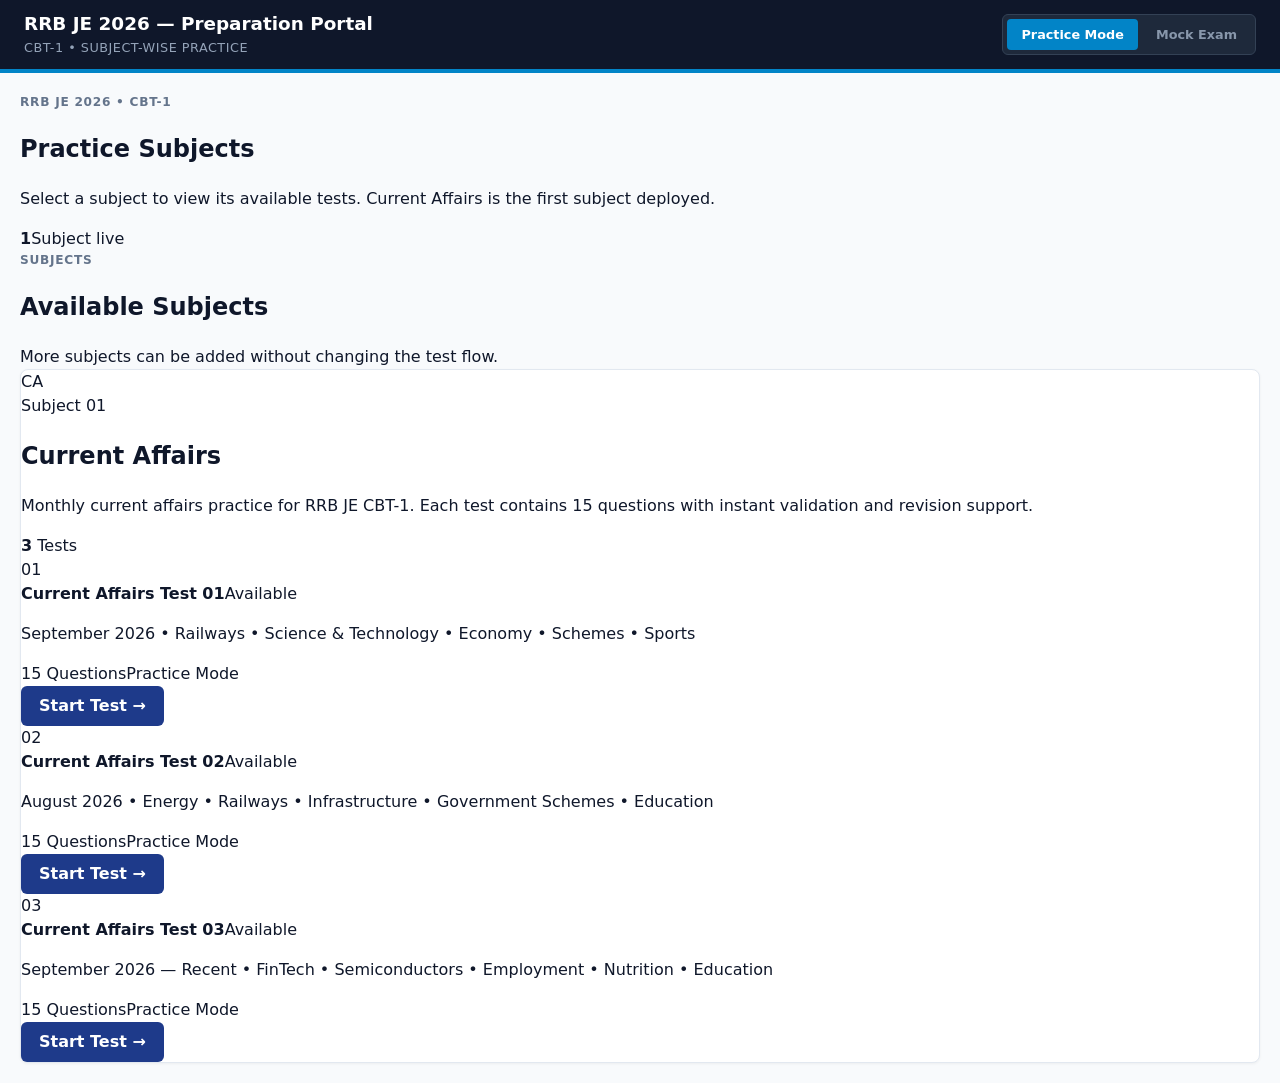
==== commit 90ee623f: "Create subject-first preparation home interface" ====
--- a/index.html
+++ b/index.html
@@ -9,8 +9,8 @@
 <body>
   <header class="site-header">
     <div class="site-title">
-      <strong>RRB JE 2026 — Current Affairs</strong>
-      <span id="exam-subtitle">CBT-1 • CURRENT AFFAIRS • PRACTICE</span>
+      <strong>RRB JE 2026 — Preparation Portal</strong>
+      <span id="exam-subtitle">CBT-1 • SUBJECT-WISE PRACTICE</span>
     </div>
     <div class="mode-switch" aria-label="Practice mode">
       <button class="mode active" type="button">Practice Mode</button>
@@ -20,48 +20,71 @@
 
   <main class="app">
     <section id="home-screen">
-      <div class="home-summary card">
+      <div class="home-hero">
         <div>
-          <p class="eyebrow">Practice Hub</p>
-          <h1>Current Affairs Tests</h1>
-          <p>15 exam-oriented questions per test with instant validation, explanations and related-topic revision.</p>
-        </div>
-      </div>
-
-      <div class="test-list">
-        <article class="test-card card">
-          <div class="test-number">01</div>
-          <div class="test-info">
-            <p class="eyebrow">September 2026</p>
-            <h2>Current Affairs Test 01</h2>
-            <p>Railways • Science & Technology • Economy • Schemes • Sports • International Affairs</p>
-            <div class="test-meta"><span>15 Questions</span><span>Verified sources</span></div>
-          </div>
-          <button id="test-1-btn" class="primary">Start Test</button>
-        </article>
-
-        <article class="test-card card">
-          <div class="test-number">02</div>
-          <div class="test-info">
-            <p class="eyebrow">August 2026</p>
-            <h2>Current Affairs Test 02</h2>
-            <p>Energy • Railways • Infrastructure • Government Schemes • Education</p>
-            <div class="test-meta"><span>15 Questions</span><span>Verified sources</span></div>
-          </div>
-          <button id="test-2-btn" class="primary">Start Test</button>
-        </article>
-
-        <article class="test-card card">
-          <div class="test-number">03</div>
-          <div class="test-info">
-            <p class="eyebrow">September 2026 — Recent</p>
-            <h2>Current Affairs Test 03</h2>
-            <p>FinTech • Semiconductors • Employment • Nutrition • Education • Energy</p>
-            <div class="test-meta"><span>15 Questions</span><span>Verified sources</span></div>
-          </div>
-          <button id="test-3-btn" class="primary">Start Test</button>
-        </article>
-      </div>
+          <p class="eyebrow">RRB JE 2026 • CBT-1</p>
+          <h1>Practice Subjects</h1>
+          <p>Select a subject to view its available tests. Current Affairs is the first subject deployed.</p>
+        </div>
+        <div class="home-hero-badge"><strong>1</strong><span>Subject live</span></div>
+      </div>
+
+      <div class="subject-section-head">
+        <div>
+          <p class="eyebrow">Subjects</p>
+          <h2>Available Subjects</h2>
+        </div>
+        <span class="subject-note">More subjects can be added without changing the test flow.</span>
+      </div>
+
+      <article class="subject-card card">
+        <div class="subject-card-head">
+          <div class="subject-icon">CA</div>
+          <div class="subject-title-wrap">
+            <div class="subject-kicker">Subject 01</div>
+            <h2>Current Affairs</h2>
+            <p>Monthly current affairs practice for RRB JE CBT-1. Each test contains 15 questions with instant validation and revision support.</p>
+          </div>
+          <div class="subject-count">
+            <strong>3</strong>
+            <span>Tests</span>
+          </div>
+        </div>
+
+        <div class="subject-divider"></div>
+
+        <div class="subject-tests">
+          <div class="subject-test-row">
+            <div class="test-index">01</div>
+            <div class="test-row-info">
+              <div class="test-row-title"><strong>Current Affairs Test 01</strong><span class="available-badge">Available</span></div>
+              <p>September 2026 • Railways • Science &amp; Technology • Economy • Schemes • Sports</p>
+              <div class="row-meta"><span>15 Questions</span><span>Practice Mode</span></div>
+            </div>
+            <button id="test-1-btn" class="primary test-start-btn">Start Test <span aria-hidden="true">→</span></button>
+          </div>
+
+          <div class="subject-test-row">
+            <div class="test-index">02</div>
+            <div class="test-row-info">
+              <div class="test-row-title"><strong>Current Affairs Test 02</strong><span class="available-badge">Available</span></div>
+              <p>August 2026 • Energy • Railways • Infrastructure • Government Schemes • Education</p>
+              <div class="row-meta"><span>15 Questions</span><span>Practice Mode</span></div>
+            </div>
+            <button id="test-2-btn" class="primary test-start-btn">Start Test <span aria-hidden="true">→</span></button>
+          </div>
+
+          <div class="subject-test-row">
+            <div class="test-index">03</div>
+            <div class="test-row-info">
+              <div class="test-row-title"><strong>Current Affairs Test 03</strong><span class="available-badge">Available</span></div>
+              <p>September 2026 — Recent • FinTech • Semiconductors • Employment • Nutrition • Education</p>
+              <div class="row-meta"><span>15 Questions</span><span>Practice Mode</span></div>
+            </div>
+            <button id="test-3-btn" class="primary test-start-btn">Start Test <span aria-hidden="true">→</span></button>
+          </div>
+        </div>
+      </article>
     </section>
 
     <section id="quiz-screen" class="hidden">
@@ -181,7 +204,7 @@
           <button id="new-btn" class="secondary">Start Test Again</button>
         </div>
       </div>
-    </section>ion>
+    </section>
   </main>
 
   <script src="js/questions.js"></script>
--- a/css/style.css
+++ b/css/style.css
@@ -175,3 +175,34 @@
 .related-content-actions{display:flex;gap:7px;flex-wrap:wrap;margin-top:2px}
 .related-practice-btn{border:1px solid #d6b45a;background:#fff7d6;color:#7c5a00;border-radius:5px;padding:6px 9px;font-size:11px;font-weight:800;cursor:pointer}
 .related-practice-btn:hover{background:#ffefad}
+
+.result-page{display:grid;gap:16px}
+.result-toolbar{display:flex;justify-content:space-between;align-items:center;gap:16px}
+.result-label{font-size:12px;font-weight:800;text-transform:uppercase;letter-spacing:.08em;color:#64748b}
+.result-hero{padding:24px}.result-hero-main{display:flex;justify-content:space-between;align-items:center;gap:24px}
+.result-hero h2{margin:0 0 5px;font-size:25px;color:#173d79}.result-hero p:last-child{margin:0;color:#5e6b7b}
+.score-ring{width:132px;height:132px;border-radius:50%;display:grid;place-items:center;flex:0 0 auto;background:conic-gradient(var(--secondary) var(--score-angle,0deg),#e2e8f0 0deg);position:relative}
+.score-ring::before{content:"";position:absolute;inset:10px;border-radius:50%;background:#fff}
+.score-ring-inner{position:relative;z-index:1;text-align:center}.score-ring-inner strong{display:block;font-size:26px;line-height:1;color:#173d79}.score-ring-inner span{font-size:11px;color:#64748b;font-weight:700;text-transform:uppercase;letter-spacing:.05em}
+.result-stats{display:grid;grid-template-columns:repeat(4,1fr);gap:10px;margin-top:20px;padding-top:18px;border-top:1px solid #eef2f6}
+.result-stat{padding:12px 14px;border-radius:7px;background:#f8fafc;border:1px solid #e5eaf0}.result-stat span{display:block;font-size:11px;text-transform:uppercase;letter-spacing:.05em;color:#64748b;font-weight:800}.result-stat strong{display:block;margin-top:3px;font-size:22px}
+.result-stat.correct strong{color:var(--success)}.result-stat.wrong strong{color:var(--danger)}.result-stat.skipped strong{color:#64748b}.result-stat.neutral strong{color:var(--primary)}
+.analysis-grid{display:grid;grid-template-columns:minmax(0,1.6fr) minmax(300px,.9fr);gap:16px}.analysis-card{padding:20px}
+.section-head{display:flex;justify-content:space-between;align-items:flex-start;gap:12px;margin-bottom:16px}.section-head h3{margin:0;font-size:18px;color:#173d79}.section-note{font-size:11px;color:#7b8797;padding:5px 8px;background:#f4f7fa;border-radius:5px}
+.topic-analysis{display:grid;gap:8px}
+.topic-row{display:grid;grid-template-columns:minmax(150px,1.2fr) 74px 74px minmax(100px,.9fr) 64px;gap:10px;align-items:center;padding:11px 12px;border:1px solid #e5eaf0;border-radius:7px;background:#fff}
+.topic-name{font-size:13px;font-weight:700;color:#26374d}.topic-cell{text-align:center;font-size:12px;color:#5f6f82}.topic-cell strong{display:block;color:#16283f;font-size:13px}
+.mini-progress{height:7px;background:#e8edf2;border-radius:99px;overflow:hidden}.mini-progress span{display:block;height:100%;border-radius:99px;background:var(--secondary)}
+.topic-status{font-size:10px;font-weight:800;text-transform:uppercase;letter-spacing:.04em;padding:4px 7px;border-radius:5px;text-align:center}.topic-status.strong{background:#dcfce7;color:#166534}.topic-status.improve{background:#fff7ed;color:#9a3412}.topic-status.revisit{background:#fee2e2;color:#991b1b}
+.revision-focus{display:grid;gap:9px}.revision-item{padding:12px;border:1px solid #e5eaf0;border-radius:7px;background:#fbfcfd}.revision-item strong{display:block;color:#26374d;font-size:13px}.revision-item span{display:block;margin-top:4px;font-size:12px;color:#66758a;line-height:1.45}.revision-item .revision-metric{margin-top:7px;font-size:11px;font-weight:800;color:#9a3412}
+.revision-empty{padding:16px;border:1px dashed #cbd5e1;border-radius:7px;text-align:center;color:#64748b;font-size:12px}
+.review-card{padding:20px}.review-head{align-items:center}.review-filters{display:flex;gap:5px;padding:3px;background:#f1f5f9;border:1px solid #e2e8f0;border-radius:6px}.filter-btn{border:0;background:transparent;color:#64748b;border-radius:4px;padding:6px 10px;font-size:11px;font-weight:800;cursor:pointer}.filter-btn.active{background:#fff;color:var(--primary);box-shadow:0 1px 2px rgba(0,0,0,.06)}
+.review-list{display:grid;gap:10px}.review-item{border:1px solid #e3e8ee;border-radius:8px;overflow:hidden;background:#fff;cursor:pointer}.review-item:hover{border-color:#b8cadb}
+.review-item-head{display:flex;justify-content:space-between;align-items:center;gap:10px;padding:10px 12px;background:#f8fafc;border-bottom:1px solid #eef2f6}.review-qno{font-size:11px;font-weight:800;color:#56677d}
+.review-badge{font-size:10px;font-weight:800;text-transform:uppercase;padding:4px 7px;border-radius:5px}.review-badge.correct{background:#dcfce7;color:#166534}.review-badge.wrong{background:#fee2e2;color:#991b1b}.review-badge.unanswered{background:#f1f5f9;color:#64748b}
+.review-question{padding:13px 12px 7px;font-size:14px;line-height:1.5;font-weight:700;color:#23344b}.review-answer-grid{display:grid;grid-template-columns:1fr 1fr;gap:8px;padding:7px 12px 12px}
+.answer-box{padding:9px 10px;border-radius:6px;border:1px solid #e5e7eb;background:#fafafa;font-size:11px;line-height:1.45}.answer-box span{display:block;font-size:10px;font-weight:800;text-transform:uppercase;color:#64748b;margin-bottom:3px}.answer-box.user.wrong{border-color:#fecaca;background:#fff7f7}.answer-box.correct{border-color:#bbf7d0;background:#f7fff9}
+.review-explanation{padding:0 12px 13px;color:#66758a;font-size:12px;line-height:1.55}
+.result-actions{display:flex;justify-content:flex-end;gap:8px;flex-wrap:wrap}.result-actions .primary{min-width:150px}.result-actions .secondary{min-width:145px}.review-empty{padding:24px;text-align:center;color:#64748b;border:1px dashed #cbd5e1;border-radius:7px;font-size:13px}
+@media(max-width:900px){.analysis-grid{grid-template-columns:1fr}.topic-row{grid-template-columns:minmax(120px,1fr) 58px 58px minmax(80px,.8fr) 58px}}
+@media(max-width:650px){.result-hero-main{align-items:flex-start}.score-ring{width:104px;height:104px}.score-ring-inner strong{font-size:21px}.result-stats{grid-template-columns:1fr 1fr}.topic-row{grid-template-columns:1fr 58px 58px}.topic-row .mini-progress,.topic-row .topic-status{grid-column:2/-1}.review-head{align-items:flex-start;flex-direction:column}.review-filters{width:100%}.filter-btn{flex:1}.review-answer-grid{grid-template-columns:1fr}.result-actions{display:grid;grid-template-columns:1fr}.result-actions button{width:100%}}
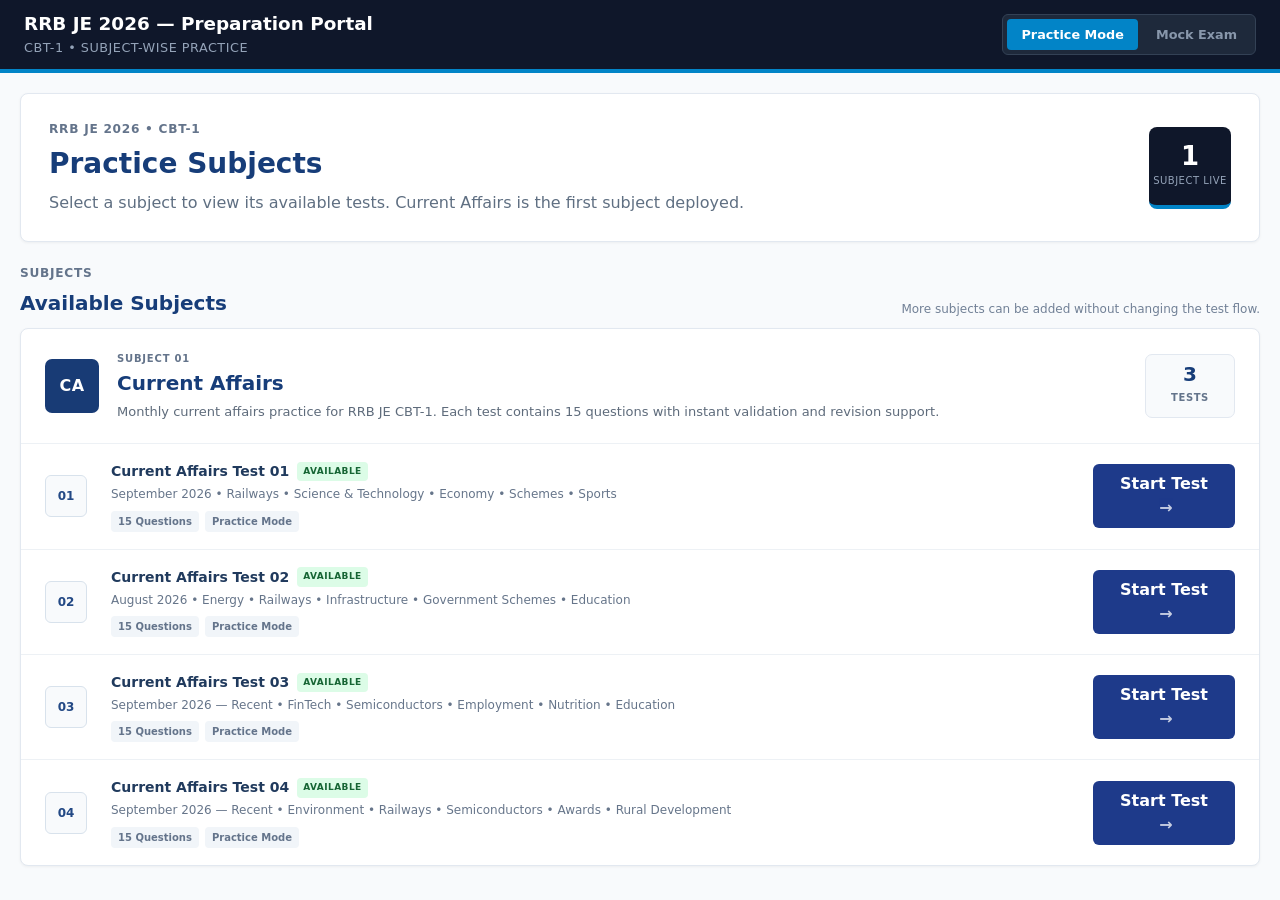
==== commit 0e1f0bf4: "Add Current Affairs Test 04 to subject list" ====
--- a/index.html
+++ b/index.html
@@ -83,6 +83,15 @@
             </div>
             <button id="test-3-btn" class="primary test-start-btn">Start Test <span aria-hidden="true">→</span></button>
           </div>
+          <div class="subject-test-row">
+            <div class="test-index">04</div>
+            <div class="test-row-info">
+              <div class="test-row-title"><strong>Current Affairs Test 04</strong><span class="available-badge">Available</span></div>
+              <p>September 2026 — Recent • Environment • Railways • Semiconductors • Awards • Rural Development</p>
+              <div class="row-meta"><span>15 Questions</span><span>Practice Mode</span></div>
+            </div>
+            <button id="test-4-btn" class="primary test-start-btn">Start Test <span aria-hidden="true">→</span></button>
+          </div>
         </div>
       </article>
     </section>
--- a/css/style.css
+++ b/css/style.css
@@ -206,3 +206,60 @@
 .result-actions{display:flex;justify-content:flex-end;gap:8px;flex-wrap:wrap}.result-actions .primary{min-width:150px}.result-actions .secondary{min-width:145px}.review-empty{padding:24px;text-align:center;color:#64748b;border:1px dashed #cbd5e1;border-radius:7px;font-size:13px}
 @media(max-width:900px){.analysis-grid{grid-template-columns:1fr}.topic-row{grid-template-columns:minmax(120px,1fr) 58px 58px minmax(80px,.8fr) 58px}}
 @media(max-width:650px){.result-hero-main{align-items:flex-start}.score-ring{width:104px;height:104px}.score-ring-inner strong{font-size:21px}.result-stats{grid-template-columns:1fr 1fr}.topic-row{grid-template-columns:1fr 58px 58px}.topic-row .mini-progress,.topic-row .topic-status{grid-column:2/-1}.review-head{align-items:flex-start;flex-direction:column}.review-filters{width:100%}.filter-btn{flex:1}.review-answer-grid{grid-template-columns:1fr}.result-actions{display:grid;grid-template-columns:1fr}.result-actions button{width:100%}}
+
+.home-hero{
+  display:flex;justify-content:space-between;align-items:center;gap:24px;
+  padding:26px 28px;margin-bottom:22px;background:#fff;border:1px solid var(--border);
+  border-radius:8px;box-shadow:0 1px 3px rgba(0,0,0,.05)
+}
+.home-hero h1{margin:0 0 6px;font-size:28px;color:#173d79}
+.home-hero p:last-child{margin:0;color:#5f6f82;max-width:760px}
+.home-hero-badge{width:82px;height:82px;border-radius:8px;background:#0f172a;color:#fff;display:flex;flex-direction:column;justify-content:center;align-items:center;flex:0 0 auto;border-bottom:4px solid var(--secondary)}
+.home-hero-badge strong{font-size:26px;line-height:1}
+.home-hero-badge span{font-size:10px;color:#94a3b8;text-transform:uppercase;letter-spacing:.05em;margin-top:4px}
+.subject-section-head{display:flex;justify-content:space-between;align-items:end;gap:20px;margin-bottom:10px}
+.subject-section-head h2{margin:0;color:#173d79;font-size:20px}
+.subject-note{font-size:12px;color:#718096}
+.subject-card{padding:0;overflow:hidden}
+.subject-card-head{display:grid;grid-template-columns:54px minmax(0,1fr) 90px;gap:18px;align-items:center;padding:22px 24px}
+.subject-icon{width:54px;height:54px;border-radius:7px;display:grid;place-items:center;background:#183b75;color:#fff;font-weight:800;letter-spacing:.03em}
+.subject-title-wrap h2{margin:0 0 4px;color:#173d79;font-size:20px}
+.subject-title-wrap p{margin:0;color:#5e6b7b;font-size:13px;max-width:850px}
+.subject-kicker{font-size:10px;text-transform:uppercase;letter-spacing:.08em;color:#64748b;font-weight:800;margin-bottom:2px}
+.subject-count{text-align:center;padding:9px 8px;border:1px solid #e2e8f0;border-radius:7px;background:#f8fafc}
+.subject-count strong{display:block;color:#173d79;font-size:20px;line-height:1}
+.subject-count span{font-size:10px;text-transform:uppercase;color:#64748b;font-weight:800;letter-spacing:.06em}
+.subject-divider{height:1px;background:#edf1f5}
+.subject-tests{display:grid}
+.subject-test-row{display:grid;grid-template-columns:50px minmax(0,1fr) 142px;gap:16px;align-items:center;padding:17px 24px;border-bottom:1px solid #edf1f5}
+.subject-test-row:last-child{border-bottom:0}
+.subject-test-row:hover{background:#fbfdff}
+.test-index{width:42px;height:42px;display:grid;place-items:center;border:1px solid #d8e2ec;border-radius:6px;background:#f8fafc;color:#234985;font-size:12px;font-weight:800}
+.test-row-info{min-width:0}
+.test-row-title{display:flex;align-items:center;gap:8px;flex-wrap:wrap}
+.test-row-title strong{color:#203a5d;font-size:14px}
+.test-row-info p{margin:4px 0 7px;color:#66758a;font-size:12px;line-height:1.45}
+.available-badge{font-size:9px;text-transform:uppercase;letter-spacing:.05em;font-weight:800;padding:3px 6px;border-radius:4px;background:#dcfce7;color:#166534}
+.row-meta{display:flex;gap:6px;flex-wrap:wrap}
+.row-meta span{font-size:10px;padding:3px 7px;border-radius:4px;background:#f1f5f9;color:#64748b;font-weight:700}
+.test-start-btn{min-width:132px}
+.test-start-btn span{opacity:.75;margin-left:4px}
+@media(max-width:800px){
+  .home-hero{padding:20px;align-items:flex-start}
+  .home-hero h1{font-size:24px}
+  .subject-section-head{align-items:flex-start;flex-direction:column;gap:5px}
+  .subject-card-head{grid-template-columns:48px minmax(0,1fr);gap:14px;padding:18px}
+  .subject-icon{width:48px;height:48px}
+  .subject-count{grid-column:2;justify-self:start}
+  .subject-test-row{grid-template-columns:42px minmax(0,1fr);gap:12px;padding:15px 18px}
+  .test-start-btn{grid-column:2;width:100%}
+}
+@media(max-width:600px){
+  .home-hero{padding:18px}
+  .home-hero-badge{width:62px;height:62px}
+  .home-hero-badge strong{font-size:21px}
+  .home-hero-badge span{font-size:8px}
+  .subject-test-row{grid-template-columns:38px 1fr}
+  .test-index{width:38px;height:38px}
+  .subject-test-row .test-start-btn{grid-column:1/-1}
+}
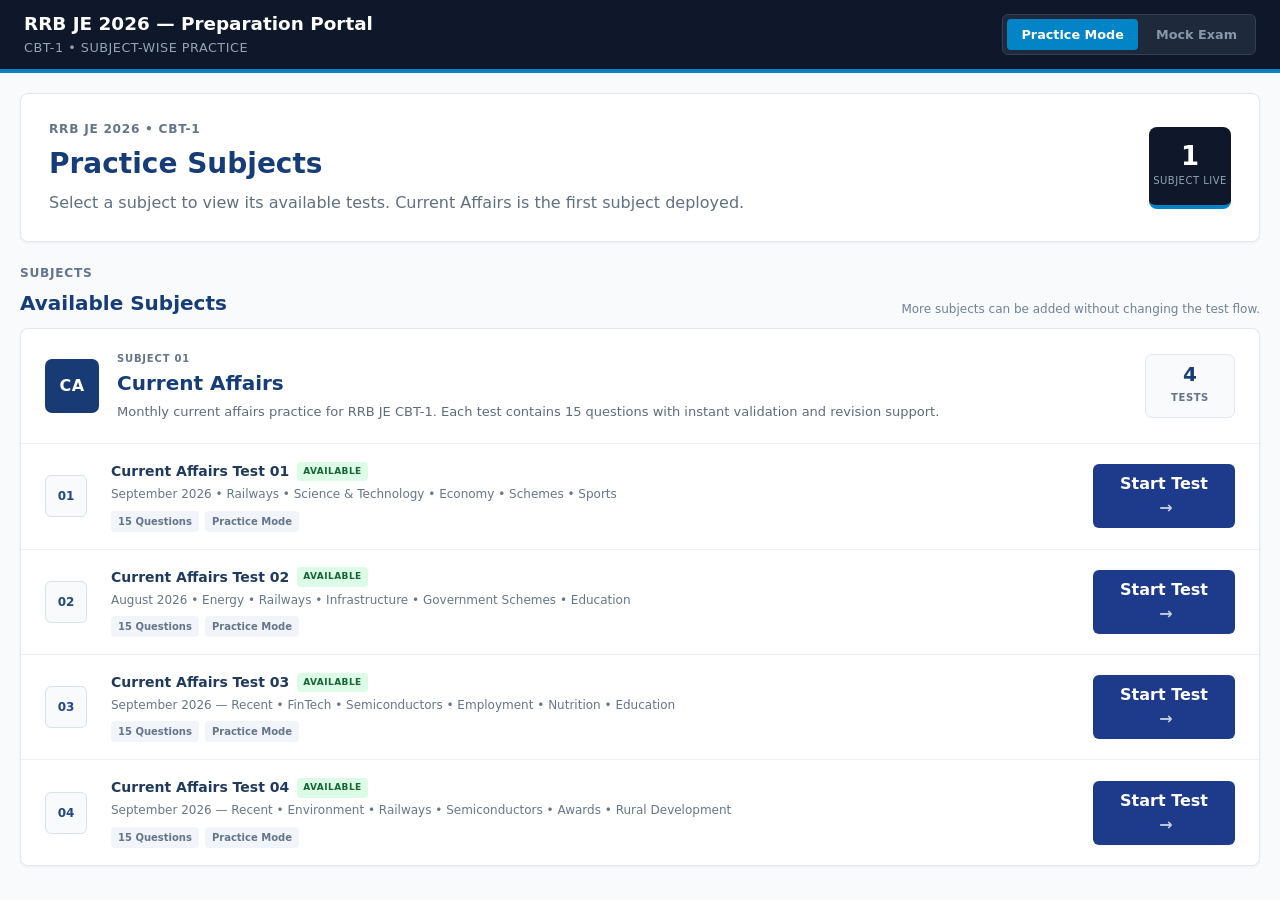
==== commit 7160dd27: "Load separate Current Affairs test files" ====
--- a/index.html
+++ b/index.html
@@ -46,8 +46,7 @@
             <p>Monthly current affairs practice for RRB JE CBT-1. Each test contains 15 questions with instant validation and revision support.</p>
           </div>
           <div class="subject-count">
-            <strong>3</strong>
-            <span>Tests</span>
+            <strong>4</strong><span>Tests</span>
           </div>
         </div>
 
@@ -216,7 +215,10 @@
     </section>
   </main>
 
-  <script src="js/questions.js"></script>
+  <script src="js/tests/test01.js"></script>
+  <script src="js/tests/test02.js"></script>
+  <script src="js/tests/test03.js"></script>
+  <script src="js/tests/test04.js"></script>
   <script src="js/app.js"></script>
 </body>
 </html>
